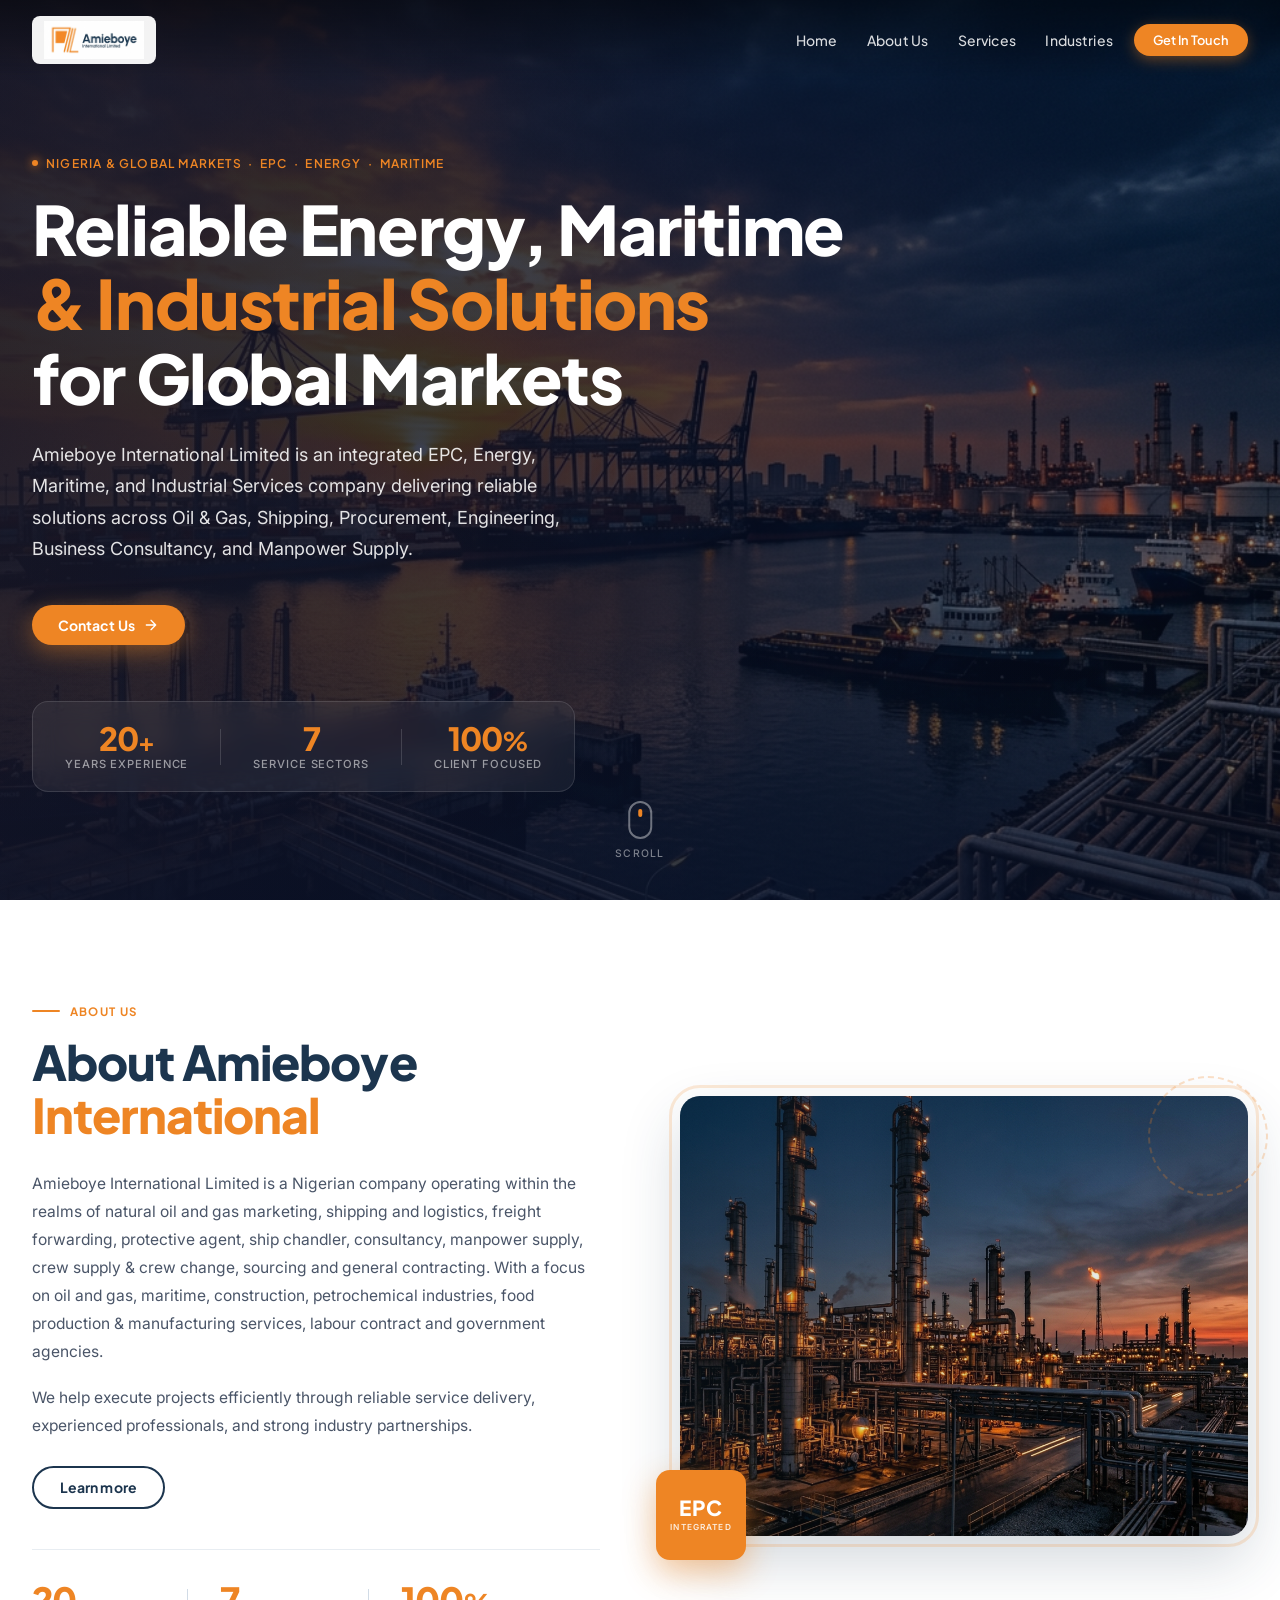
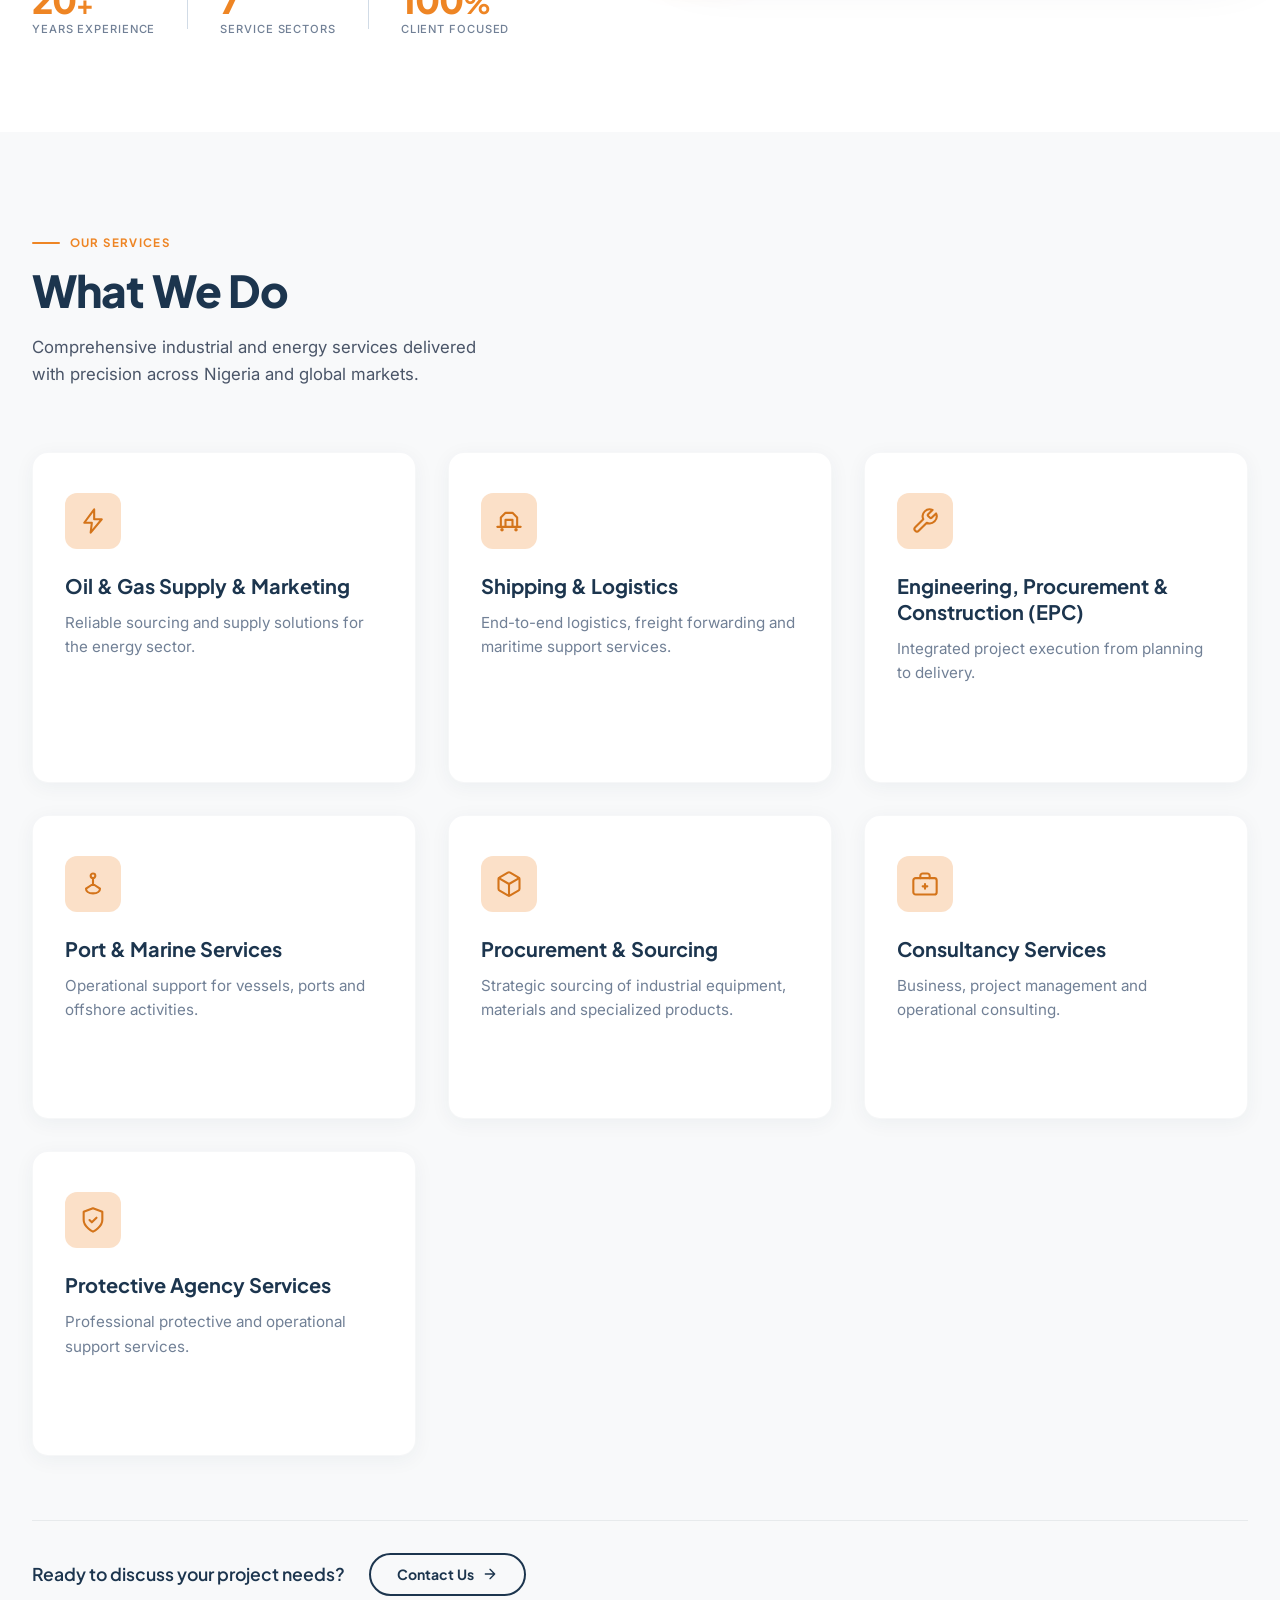
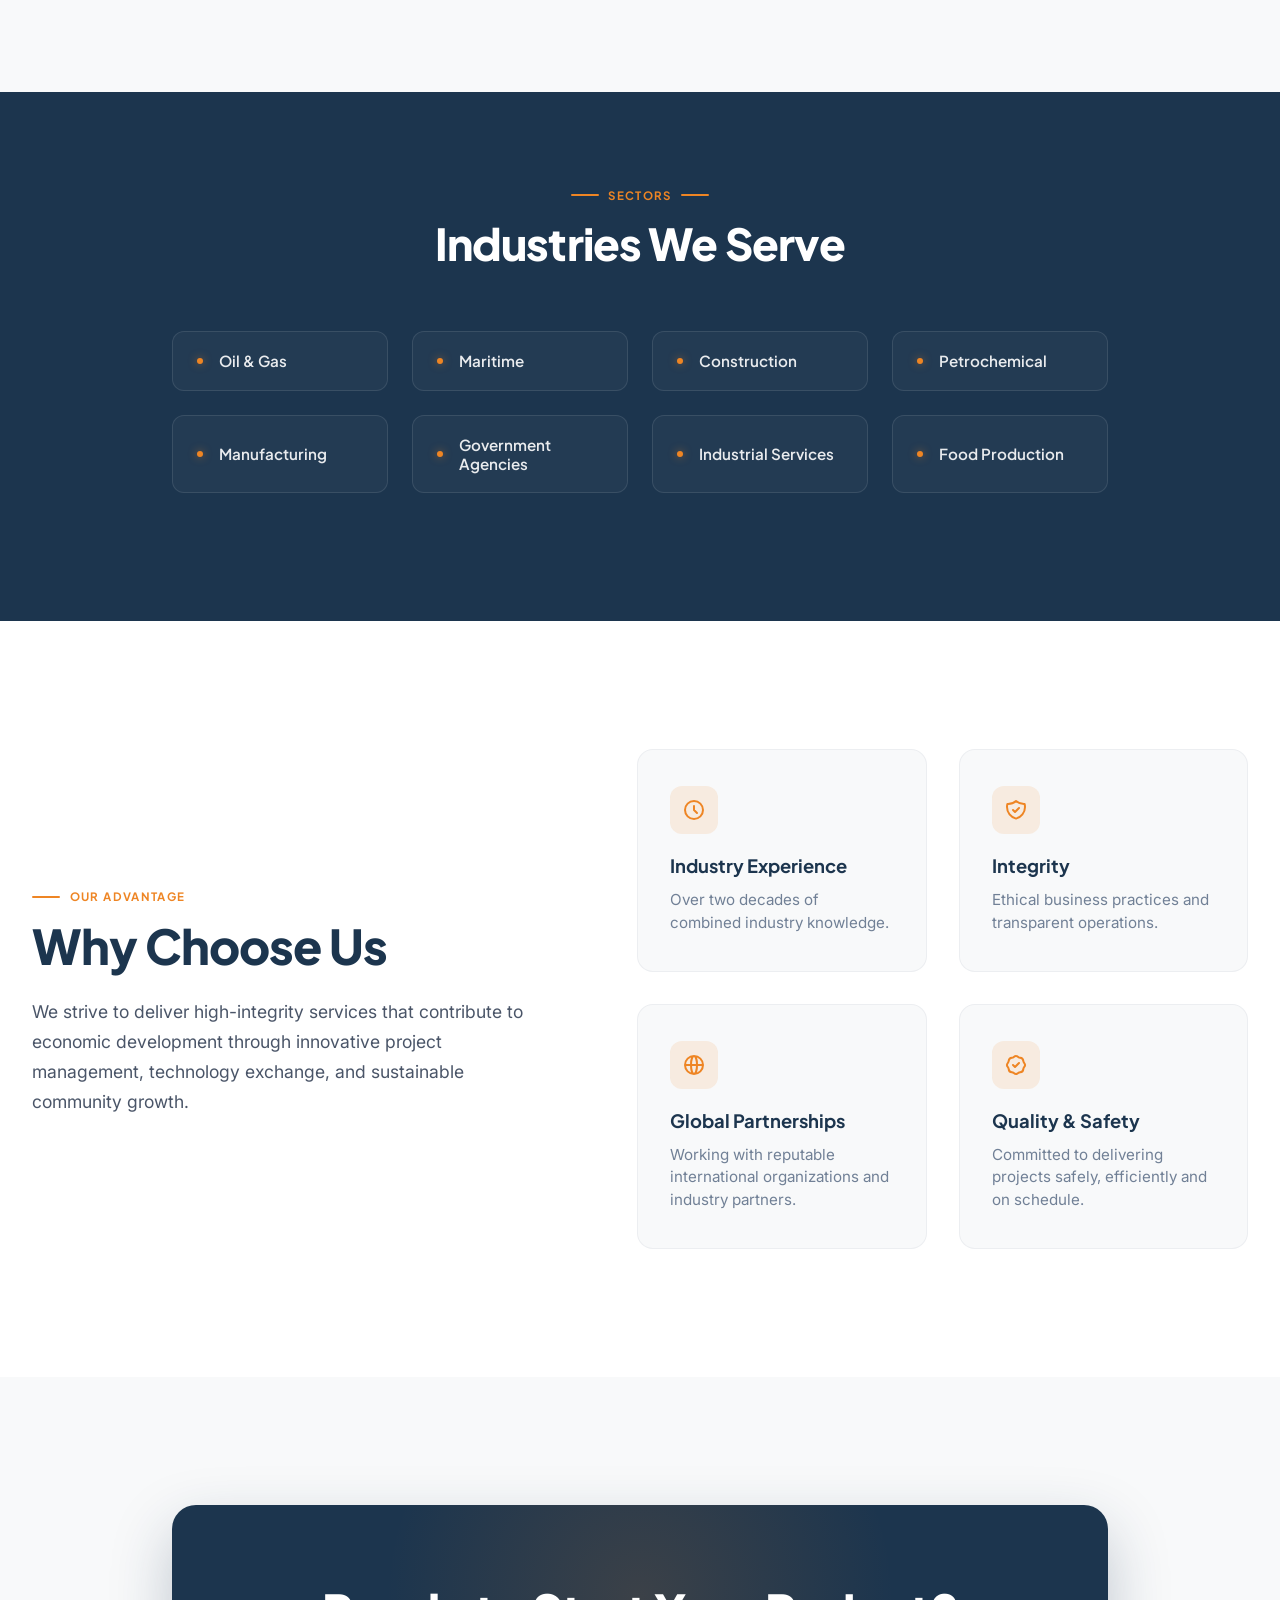
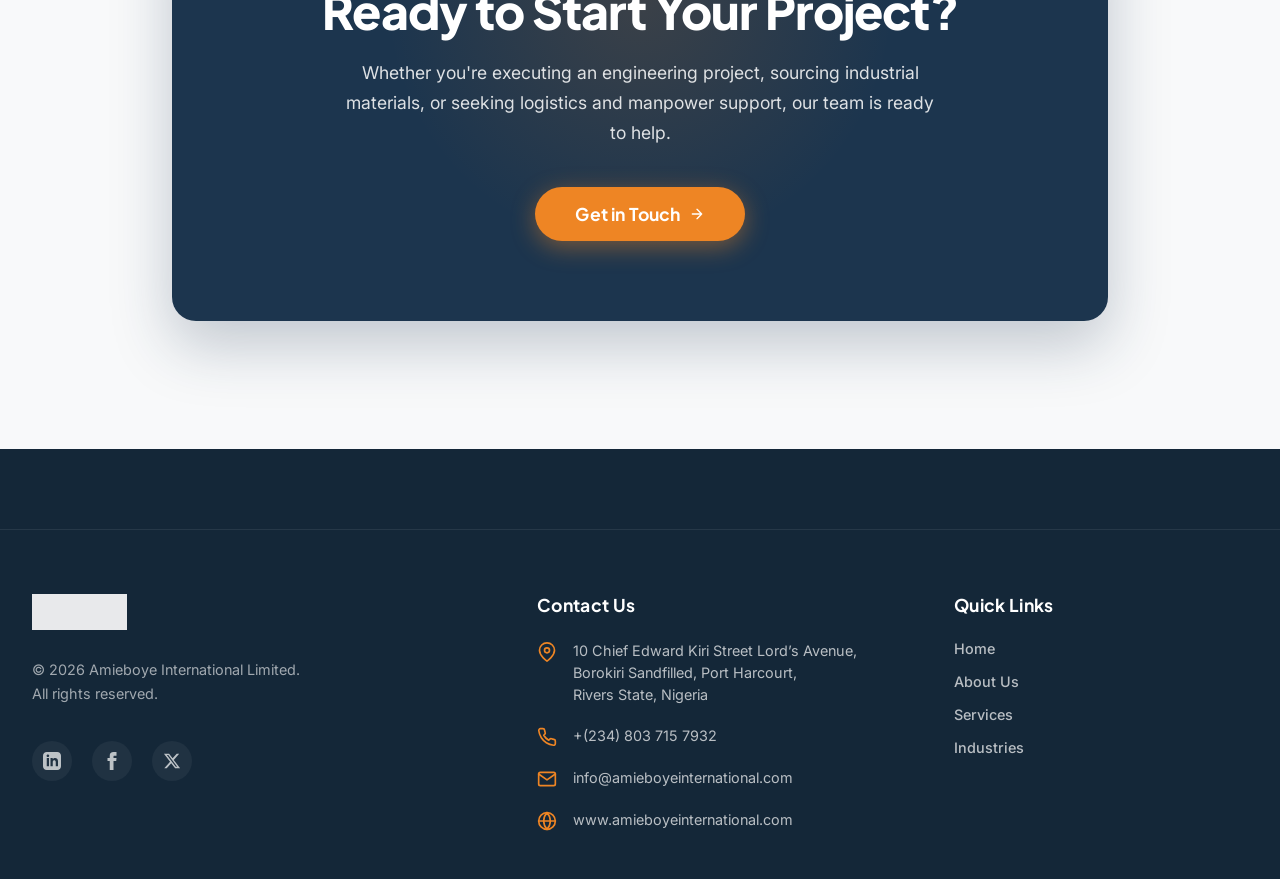
==== index.html @ e34bfa2c "Initial commit for Amieboye International website" ====
<!DOCTYPE html>
<html lang="en">
<head>
  <meta charset="UTF-8" />
  <meta name="viewport" content="width=device-width, initial-scale=1.0" />
  <meta name="description" content="Amieboye International Limited — Integrated EPC, Energy, Maritime, and Industrial Services company delivering reliable solutions across Nigeria and global markets." />
  <title>Amieboye International Limited | Energy, Maritime & Industrial Solutions</title>
  <link rel="preconnect" href="https://fonts.googleapis.com" />
  <link rel="preconnect" href="https://fonts.gstatic.com" crossorigin />
  <link href="https://fonts.googleapis.com/css2?family=Plus+Jakarta+Sans:wght@300;400;500;600;700;800&family=Inter:wght@300;400;500;600&display=swap" rel="stylesheet" />
  <link rel="stylesheet" href="style.css" />
</head>
<body>

  <!-- ═══════════════════════════════════════════════
       NAVIGATION
  ═══════════════════════════════════════════════ -->
  <header class="nav-header" id="nav-header">
    <nav class="nav-container" role="navigation" aria-label="Main navigation">

      <!-- Logo -->
      <a href="#home" class="nav-logo" id="nav-logo" aria-label="Amieboye International Home">
        <img src="Assets/logo.png" alt="Amieboye International Limited Logo" class="logo-img" />
      </a>

      <!-- Right-aligned nav group: links + CTA -->
      <div class="nav-right">
        <ul class="nav-links" id="nav-links" role="menubar">
          <li role="none"><a href="index.html"    class="nav-link active" id="nav-home"       role="menuitem">Home</a></li>
          <li role="none"><a href="about.html"     class="nav-link"        id="nav-about"      role="menuitem">About Us</a></li>
          <li role="none"><a href="#services"      class="nav-link"        id="nav-services"   role="menuitem">Services</a></li>
          <li role="none"><a href="#industries"    class="nav-link"        id="nav-industries" role="menuitem">Industries</a></li>
        </ul>
        <!-- Desktop CTA -->
        <a href="contact.html" class="nav-cta-btn" id="nav-cta-btn">Get In Touch</a>
      </div>

      <!-- Mobile Hamburger -->
      <button class="hamburger" id="hamburger-btn" aria-label="Toggle mobile menu" aria-expanded="false" aria-controls="mobile-menu">
        <span class="bar"></span>
        <span class="bar"></span>
        <span class="bar"></span>
      </button>
    </nav>

    <!-- Mobile Menu -->
    <div class="mobile-menu" id="mobile-menu" role="dialog" aria-label="Mobile navigation" aria-hidden="true">
      <ul class="mobile-nav-links" role="menu">
        <li role="none"><a href="index.html"    class="mobile-nav-link" id="mob-home"       role="menuitem" tabindex="-1">Home</a></li>
        <li role="none"><a href="about.html"     class="mobile-nav-link" id="mob-about"      role="menuitem" tabindex="-1">About Us</a></li>
        <li role="none"><a href="#services"      class="mobile-nav-link" id="mob-services"   role="menuitem" tabindex="-1">Services</a></li>
        <li role="none"><a href="#industries"    class="mobile-nav-link" id="mob-industries" role="menuitem" tabindex="-1">Industries</a></li>
        <li role="none"><a href="contact.html"    class="mobile-cta-btn"  id="mob-cta"        role="menuitem" tabindex="-1">Get In Touch</a></li>
      </ul>
    </div>
  </header>

  <!-- ═══════════════════════════════════════════════
       HERO SECTION
  ═══════════════════════════════════════════════ -->
  <section class="hero" id="home" aria-labelledby="hero-headline">

    <!-- Background layers -->
    <div class="hero-bg" aria-hidden="true">
      <img src="Assets/hero_background.png" alt="" class="hero-bg-img" fetchpriority="high" />
      <div class="hero-overlay"></div>
      <div class="hero-gradient-overlay"></div>
    </div>

    <!-- Animated particle dots -->
    <div class="hero-particles" aria-hidden="true">
      <span class="particle p1"></span>
      <span class="particle p2"></span>
      <span class="particle p3"></span>
      <span class="particle p4"></span>
      <span class="particle p5"></span>
    </div>

    <!-- Content -->
    <div class="hero-content">

      <!-- Eyebrow label -->
      <div class="hero-eyebrow" aria-label="Company sectors">
        <span class="eyebrow-dot"></span>
        Nigeria &amp; Global Markets &nbsp;·&nbsp; EPC &nbsp;·&nbsp; Energy &nbsp;·&nbsp; Maritime
      </div>

      <!-- Headline -->
      <h1 class="hero-headline" id="hero-headline">
        Reliable Energy, Maritime
        <br />
        <span class="headline-accent">&amp; Industrial Solutions</span>
        <br />
        for Global Markets
      </h1>

      <!-- Subheading -->
      <p class="hero-subheading">
          Amieboye International Limited is an integrated EPC, Energy, Maritime, and Industrial Services
          company delivering reliable solutions across Oil &amp; Gas, Shipping, Procurement, Engineering,
          Business Consultancy, and Manpower Supply.
      </p>

      <!-- CTA Buttons -->
      <div class="hero-cta-group">
        <a href="contact.html" class="btn-primary" id="hero-contact-btn">
          <span>Contact Us</span>
          <svg class="btn-icon" viewBox="0 0 24 24" fill="none" aria-hidden="true">
            <path d="M5 12h14M12 5l7 7-7 7" stroke="currentColor" stroke-width="2" stroke-linecap="round" stroke-linejoin="round"/>
          </svg>
        </a>
      </div>

      <!-- Trust Indicators -->
      <div class="hero-trust-bar" aria-label="Company statistics">
        <div class="trust-item" id="trust-experience">
          <span class="trust-number">20<span class="trust-plus">+</span></span>
          <span class="trust-label">Years Experience</span>
        </div>
        <div class="trust-divider" aria-hidden="true"></div>
        <div class="trust-item" id="trust-sectors">
          <span class="trust-number">7</span>
          <span class="trust-label">Service Sectors</span>
        </div>
        <div class="trust-divider" aria-hidden="true"></div>
        <div class="trust-item" id="trust-clients">
          <span class="trust-number">100<span class="trust-plus">%</span></span>
          <span class="trust-label">Client Focused</span>
        </div>
      </div>
    </div>

    <!-- Scroll indicator -->
    <a href="#about" class="scroll-indicator" id="scroll-indicator" aria-label="Scroll to About section">
      <div class="scroll-mouse">
        <div class="scroll-wheel"></div>
      </div>
      <span class="scroll-text">Scroll</span>
    </a>

  </section>

  <!-- Placeholder sections for future development -->
  <!-- ═══════════════════════════════════════════════
       ABOUT SECTION
  ═══════════════════════════════════════════════ -->
  <section class="about" id="about" aria-labelledby="about-heading">
    <div class="about-container">

      <!-- ── Left: Text Content ─────────────────── -->
      <div class="about-text animate-on-scroll anim-fade-left">

        <!-- Eyebrow -->
        <div class="section-eyebrow">
          <span class="eyebrow-line"></span>
          About Us
        </div>

        <!-- Heading -->
        <h2 class="about-heading" id="about-heading">
          About Amieboye<br />
          <span class="about-heading-accent">International</span>
        </h2>

        <!-- Body Paragraphs -->
        <div class="about-body">
          <p>
            Amieboye International Limited is a Nigerian company operating within the realms of natural oil and gas marketing, shipping and logistics, freight forwarding, protective agent, ship chandler, consultancy, manpower supply, crew supply &amp; crew change, sourcing and general contracting. With a focus on oil and gas, maritime, construction, petrochemical industries, food production &amp; manufacturing services, labour contract and government agencies.
          </p>
          <p>
            We help execute projects efficiently through reliable service delivery, experienced professionals, and strong industry partnerships.
          </p>
          <a href="#about" class="btn-outline about-btn" style="align-self: flex-start; margin-top: 0.5rem;">Learn more</a>
        </div>

        <!-- Stats Row -->
        <div class="about-stats" aria-label="Company statistics">
          <div class="about-stat" id="about-stat-years">
            <span class="about-stat-number">20<span class="about-stat-sup">+</span></span>
            <span class="about-stat-label">Years Experience</span>
          </div>
          <div class="about-stat-divider" aria-hidden="true"></div>
          <div class="about-stat" id="about-stat-sectors">
            <span class="about-stat-number">7</span>
            <span class="about-stat-label">Service Sectors</span>
          </div>
          <div class="about-stat-divider" aria-hidden="true"></div>
          <div class="about-stat" id="about-stat-clients">
            <span class="about-stat-number">100<span class="about-stat-sup">%</span></span>
            <span class="about-stat-label">Client Focused</span>
          </div>
        </div>

      </div>

      <!-- ── Right: Image Panel ──────────────────── -->
      <div class="about-image-wrap animate-on-scroll anim-fade-right">

        <!-- Main image -->
        <div class="about-image-frame">
          <img
            src="Assets/about_refinery.png"
            alt="Amieboye International — Oil refinery and industrial facility"
            class="about-img"
            loading="lazy"
          />
          <!-- Blue tint overlay -->
          <div class="about-img-overlay" aria-hidden="true"></div>
        </div>

        <!-- Floating badge -->
        <div class="about-badge" aria-label="EPC Integrated services">
          <span class="about-badge-title">EPC</span>
          <span class="about-badge-sub">INTEGRATED</span>
        </div>

        <!-- Decorative accent ring -->
        <div class="about-deco-ring" aria-hidden="true"></div>

      </div>

    </div>
  </section>
  <!-- ═══════════════════════════════════════════════
       SERVICES SECTION
  ═══════════════════════════════════════════════ -->
  <section class="services" id="services" aria-labelledby="services-heading">
    <div class="services-container">

      <!-- ── Section Header ─────────────────────── -->
      <div class="services-header animate-on-scroll anim-fade-up">
        <div class="services-header-left">
          <div class="section-eyebrow">
            <span class="eyebrow-line"></span>
            Our Services
          </div>
          <h2 class="services-heading" id="services-heading">What We Do</h2>
        </div>
        <p class="services-header-desc">
          Comprehensive industrial and energy services delivered with precision
          across Nigeria and global markets.
        </p>
      </div>

      <!-- ── Services Grid ──────────────────────── -->
      <div class="services-grid">

        <!-- Card 1: Oil & Gas -->
        <article class="service-card animate-on-scroll anim-fade-up" id="service-oil-gas" style="--card-delay:0.05s">
          <div class="service-icon-wrap">
            <svg viewBox="0 0 24 24" fill="none" class="service-icon" aria-hidden="true">
              <path d="M13 2L4.5 13.5H11L10 22L19.5 10.5H13L13 2Z" stroke="currentColor" stroke-width="1.8" stroke-linejoin="round" stroke-linecap="round"/>
            </svg>
          </div>
          <h3 class="service-title">Oil &amp; Gas Supply &amp; Marketing</h3>
          <p class="service-desc">Reliable sourcing and supply solutions for the energy sector.</p>
          <div class="service-card-footer" aria-hidden="true">
            <span class="service-arrow">
              <svg viewBox="0 0 24 24" fill="none"><path d="M5 12h14M12 5l7 7-7 7" stroke="currentColor" stroke-width="2" stroke-linecap="round" stroke-linejoin="round"/></svg>
            </span>
          </div>
        </article>

        <!-- Card 2: Shipping & Logistics -->
        <article class="service-card animate-on-scroll anim-fade-up" id="service-shipping" style="--card-delay:0.12s">
          <div class="service-icon-wrap">
            <svg viewBox="0 0 24 24" fill="none" class="service-icon" aria-hidden="true">
              <path d="M2 17h20M5 17V9l4-4h6l4 4v8" stroke="currentColor" stroke-width="1.8" stroke-linecap="round" stroke-linejoin="round"/>
              <path d="M9 17v-6h6v6" stroke="currentColor" stroke-width="1.8" stroke-linecap="round" stroke-linejoin="round"/>
              <circle cx="6" cy="19.5" r="1.5" fill="currentColor"/>
              <circle cx="18" cy="19.5" r="1.5" fill="currentColor"/>
            </svg>
          </div>
          <h3 class="service-title">Shipping &amp; Logistics</h3>
          <p class="service-desc">End-to-end logistics, freight forwarding and maritime support services.</p>
          <div class="service-card-footer" aria-hidden="true">
            <span class="service-arrow">
              <svg viewBox="0 0 24 24" fill="none"><path d="M5 12h14M12 5l7 7-7 7" stroke="currentColor" stroke-width="2" stroke-linecap="round" stroke-linejoin="round"/></svg>
            </span>
          </div>
        </article>

        <!-- Card 3: EPC -->
        <article class="service-card animate-on-scroll anim-fade-up" id="service-epc" style="--card-delay:0.19s">
          <div class="service-icon-wrap">
            <svg viewBox="0 0 24 24" fill="none" class="service-icon" aria-hidden="true">
              <path d="M14.7 6.3a1 1 0 000 1.4l1.6 1.6a1 1 0 001.4 0l3.77-3.77a6 6 0 01-7.94 7.94l-6.91 6.91a2.12 2.12 0 01-3-3l6.91-6.91a6 6 0 017.94-7.94l-3.76 3.76z" stroke="currentColor" stroke-width="1.8" stroke-linecap="round" stroke-linejoin="round"/>
            </svg>
          </div>
          <h3 class="service-title">Engineering, Procurement &amp; Construction (EPC)</h3>
          <p class="service-desc">Integrated project execution from planning to delivery.</p>
          <div class="service-card-footer" aria-hidden="true">
            <span class="service-arrow">
              <svg viewBox="0 0 24 24" fill="none"><path d="M5 12h14M12 5l7 7-7 7" stroke="currentColor" stroke-width="2" stroke-linecap="round" stroke-linejoin="round"/></svg>
            </span>
          </div>
        </article>

        <!-- Card 4: Port & Marine -->
        <article class="service-card animate-on-scroll anim-fade-up" id="service-port" style="--card-delay:0.26s">
          <div class="service-icon-wrap">
            <svg viewBox="0 0 24 24" fill="none" class="service-icon" aria-hidden="true">
              <circle cx="12" cy="5" r="2" stroke="currentColor" stroke-width="1.8"/>
              <path d="M12 7v5M12 12l-6 4M12 12l6 4M6 16c0 2 2 4 6 4s6-2 6-4" stroke="currentColor" stroke-width="1.8" stroke-linecap="round" stroke-linejoin="round"/>
            </svg>
          </div>
          <h3 class="service-title">Port &amp; Marine Services</h3>
          <p class="service-desc">Operational support for vessels, ports and offshore activities.</p>
          <div class="service-card-footer" aria-hidden="true">
            <span class="service-arrow">
              <svg viewBox="0 0 24 24" fill="none"><path d="M5 12h14M12 5l7 7-7 7" stroke="currentColor" stroke-width="2" stroke-linecap="round" stroke-linejoin="round"/></svg>
            </span>
          </div>
        </article>

        <!-- Card 5: Procurement & Sourcing -->
        <article class="service-card animate-on-scroll anim-fade-up" id="service-procurement" style="--card-delay:0.33s">
          <div class="service-icon-wrap">
            <svg viewBox="0 0 24 24" fill="none" class="service-icon" aria-hidden="true">
              <path d="M21 16V8a2 2 0 00-1-1.73l-7-4a2 2 0 00-2 0l-7 4A2 2 0 003 8v8a2 2 0 001 1.73l7 4a2 2 0 002 0l7-4A2 2 0 0021 16z" stroke="currentColor" stroke-width="1.8" stroke-linejoin="round"/>
              <path d="M3.27 6.96L12 12.01l8.73-5.05M12 22.08V12" stroke="currentColor" stroke-width="1.8" stroke-linecap="round" stroke-linejoin="round"/>
            </svg>
          </div>
          <h3 class="service-title">Procurement &amp; Sourcing</h3>
          <p class="service-desc">Strategic sourcing of industrial equipment, materials and specialized products.</p>
          <div class="service-card-footer" aria-hidden="true">
            <span class="service-arrow">
              <svg viewBox="0 0 24 24" fill="none"><path d="M5 12h14M12 5l7 7-7 7" stroke="currentColor" stroke-width="2" stroke-linecap="round" stroke-linejoin="round"/></svg>
            </span>
          </div>
        </article>

        <!-- Card 6: Consultancy -->
        <article class="service-card animate-on-scroll anim-fade-up" id="service-consultancy" style="--card-delay:0.40s">
          <div class="service-icon-wrap">
            <svg viewBox="0 0 24 24" fill="none" class="service-icon" aria-hidden="true">
              <rect x="2" y="7" width="20" height="14" rx="2" stroke="currentColor" stroke-width="1.8" stroke-linejoin="round"/>
              <path d="M16 7V5a2 2 0 00-2-2h-4a2 2 0 00-2 2v2" stroke="currentColor" stroke-width="1.8" stroke-linecap="round"/>
              <path d="M12 12v4M10 14h4" stroke="currentColor" stroke-width="1.8" stroke-linecap="round"/>
            </svg>
          </div>
          <h3 class="service-title">Consultancy Services</h3>
          <p class="service-desc">Business, project management and operational consulting.</p>
          <div class="service-card-footer" aria-hidden="true">
            <span class="service-arrow">
              <svg viewBox="0 0 24 24" fill="none"><path d="M5 12h14M12 5l7 7-7 7" stroke="currentColor" stroke-width="2" stroke-linecap="round" stroke-linejoin="round"/></svg>
            </span>
          </div>
        </article>

        <!-- Card 7: Protective Agency -->
        <article class="service-card animate-on-scroll anim-fade-up" id="service-protective" style="--card-delay:0.47s">
          <div class="service-icon-wrap">
            <svg viewBox="0 0 24 24" fill="none" class="service-icon" aria-hidden="true">
              <path d="M12 22s8-4 8-10V5l-8-3-8 3v7c0 6 8 10 8 10z" stroke="currentColor" stroke-width="1.8" stroke-linejoin="round" stroke-linecap="round"/>
              <path d="M9 12l2 2 4-4" stroke="currentColor" stroke-width="1.8" stroke-linecap="round" stroke-linejoin="round"/>
            </svg>
          </div>
          <h3 class="service-title">Protective Agency Services</h3>
          <p class="service-desc">Professional protective and operational support services.</p>
          <div class="service-card-footer" aria-hidden="true">
            <span class="service-arrow">
              <svg viewBox="0 0 24 24" fill="none"><path d="M5 12h14M12 5l7 7-7 7" stroke="currentColor" stroke-width="2" stroke-linecap="round" stroke-linejoin="round"/></svg>
            </span>
          </div>
        </article>

      </div><!-- /.services-grid -->

      <!-- ── Bottom CTA ──────────────────────────── -->
      <div class="services-cta animate-on-scroll anim-fade-up">
        <p class="services-cta-text">Ready to discuss your project needs?</p>
        <a href="contact.html" class="btn-outline" id="services-contact-btn">
          <span>Contact Us</span>
          <svg viewBox="0 0 24 24" fill="none" class="btn-icon-sm" aria-hidden="true">
            <path d="M5 12h14M12 5l7 7-7 7" stroke="currentColor" stroke-width="2" stroke-linecap="round" stroke-linejoin="round"/>
          </svg>
        </a>
      </div>

    </div>
  </section>
  <!-- ═══════════════════════════════════════════════
       INDUSTRIES SECTION
  ═══════════════════════════════════════════════ -->
  <section class="industries" id="industries" aria-labelledby="industries-heading">
    <div class="industries-container">
      
      <!-- Section Header -->
      <div class="industries-header animate-on-scroll anim-fade-up">
        <div class="section-eyebrow">
          <span class="eyebrow-line"></span>
          Sectors
          <span class="eyebrow-line"></span>
        </div>
        <h2 class="industries-heading" id="industries-heading">Industries We Serve</h2>
      </div>

      <!-- Grid of Industries -->
      <div class="industries-grid">
        <div class="industry-pill animate-on-scroll anim-fade-up" style="--card-delay: 0.05s;">
          <span class="industry-dot"></span>
          Oil &amp; Gas
        </div>
        <div class="industry-pill animate-on-scroll anim-fade-up" style="--card-delay: 0.1s;">
          <span class="industry-dot"></span>
          Maritime
        </div>
        <div class="industry-pill animate-on-scroll anim-fade-up" style="--card-delay: 0.15s;">
          <span class="industry-dot"></span>
          Construction
        </div>
        <div class="industry-pill animate-on-scroll anim-fade-up" style="--card-delay: 0.2s;">
          <span class="industry-dot"></span>
          Petrochemical
        </div>
        <div class="industry-pill animate-on-scroll anim-fade-up" style="--card-delay: 0.25s;">
          <span class="industry-dot"></span>
          Manufacturing
        </div>
        <div class="industry-pill animate-on-scroll anim-fade-up" style="--card-delay: 0.3s;">
          <span class="industry-dot"></span>
          Government Agencies
        </div>
        <div class="industry-pill animate-on-scroll anim-fade-up" style="--card-delay: 0.35s;">
          <span class="industry-dot"></span>
          Industrial Services
        </div>
        <div class="industry-pill animate-on-scroll anim-fade-up" style="--card-delay: 0.4s;">
          <span class="industry-dot"></span>
          Food Production
        </div>
      </div>
      
    </div>
  </section>

  <!-- ═══════════════════════════════════════════════
       WHY CHOOSE US SECTION
  ═══════════════════════════════════════════════ -->
  <section class="why-choose-us" id="why-choose-us" aria-labelledby="why-heading">
    <div class="why-container">
      
      <!-- Left: Text Content -->
      <div class="why-text-col animate-on-scroll anim-fade-right">
        <div class="section-eyebrow">
          <span class="eyebrow-line"></span>
          Our Advantage
        </div>
        <h2 class="why-heading" id="why-heading">Why Choose Us</h2>
        <p class="why-desc">
          We strive to deliver high-integrity services that contribute to economic development through innovative project management, technology exchange, and sustainable community growth.
        </p>
      </div>

      <!-- Right: Features Grid (2x2) -->
      <div class="why-features-col">
        
        <!-- Feature 1: Industry Experience -->
        <div class="why-feature-card animate-on-scroll anim-fade-left" style="--card-delay: 0.05s;">
          <div class="why-icon">
            <svg viewBox="0 0 24 24" fill="none" aria-hidden="true">
              <path d="M12 8v4l3 3m6-3a9 9 0 11-18 0 9 9 0 0118 0z" stroke="currentColor" stroke-width="2" stroke-linecap="round" stroke-linejoin="round"/>
            </svg>
          </div>
          <h3 class="why-feature-title">Industry Experience</h3>
          <p class="why-feature-desc">Over two decades of combined industry knowledge.</p>
        </div>

        <!-- Feature 2: Integrity -->
        <div class="why-feature-card animate-on-scroll anim-fade-left" style="--card-delay: 0.15s;">
          <div class="why-icon">
            <svg viewBox="0 0 24 24" fill="none" aria-hidden="true">
              <path d="M9 12l2 2 4-4m5.618-4.016A11.955 11.955 0 0112 2.944a11.955 11.955 0 01-8.618 3.04A12.02 12.02 0 003 9c0 5.591 3.824 10.29 9 11.622 5.176-1.332 9-6.03 9-11.622 0-1.042-.133-2.052-.382-3.016z" stroke="currentColor" stroke-width="2" stroke-linecap="round" stroke-linejoin="round"/>
            </svg>
          </div>
          <h3 class="why-feature-title">Integrity</h3>
          <p class="why-feature-desc">Ethical business practices and transparent operations.</p>
        </div>

        <!-- Feature 3: Global Partnerships -->
        <div class="why-feature-card animate-on-scroll anim-fade-left" style="--card-delay: 0.25s;">
          <div class="why-icon">
            <svg viewBox="0 0 24 24" fill="none" aria-hidden="true">
              <path d="M21 12a9 9 0 01-9 9m9-9a9 9 0 00-9-9m9 9H3m9 9a9 9 0 01-9-9m9 9c1.657 0 3-4.03 3-9s-1.343-9-3-9m0 18c-1.657 0-3-4.03-3-9s1.343-9 3-9m-9 9a9 9 0 019-9" stroke="currentColor" stroke-width="2" stroke-linecap="round" stroke-linejoin="round"/>
            </svg>
          </div>
          <h3 class="why-feature-title">Global Partnerships</h3>
          <p class="why-feature-desc">Working with reputable international organizations and industry partners.</p>
        </div>

        <!-- Feature 4: Quality & Safety -->
        <div class="why-feature-card animate-on-scroll anim-fade-left" style="--card-delay: 0.35s;">
          <div class="why-icon">
            <svg viewBox="0 0 24 24" fill="none" aria-hidden="true">
              <path d="M9 12l2 2 4-4M7.835 4.697a3.42 3.42 0 001.946-.806 3.42 3.42 0 014.438 0 3.42 3.42 0 001.946.806 3.42 3.42 0 013.138 3.138 3.42 3.42 0 00.806 1.946 3.42 3.42 0 010 4.438 3.42 3.42 0 00-.806 1.946 3.42 3.42 0 01-3.138 3.138 3.42 3.42 0 00-1.946.806 3.42 3.42 0 01-4.438 0 3.42 3.42 0 00-1.946-.806 3.42 3.42 0 01-3.138-3.138 3.42 3.42 0 00-.806-1.946 3.42 3.42 0 010-4.438 3.42 3.42 0 00.806-1.946 3.42 3.42 0 013.138-3.138z" stroke="currentColor" stroke-width="2" stroke-linecap="round" stroke-linejoin="round"/>
            </svg>
          </div>
          <h3 class="why-feature-title">Quality &amp; Safety</h3>
          <p class="why-feature-desc">Committed to delivering projects safely, efficiently and on schedule.</p>
        </div>

      </div>

    </div>
  </section>

  <!-- ═══════════════════════════════════════════════
       CONTACT SECTION
  ═══════════════════════════════════════════════ -->
  <section class="contact" id="contact" aria-labelledby="contact-heading">
    <div class="contact-container animate-on-scroll anim-fade-up">
      <div class="contact-box">
        
        <!-- Background accent elements -->
        <div class="contact-glow" aria-hidden="true"></div>
        
        <h2 class="contact-heading" id="contact-heading">Ready to Start Your Project?</h2>
        <p class="contact-desc">
          Whether you're executing an engineering project, sourcing industrial materials, 
          or seeking logistics and manpower support, our team is ready to help.
        </p>
        <a href="contact.html" class="btn-primary contact-btn">
          Get in Touch
          <svg viewBox="0 0 24 24" fill="none" class="btn-icon" aria-hidden="true">
            <path d="M5 12h14M12 5l7 7-7 7" stroke="currentColor" stroke-width="2" stroke-linecap="round" stroke-linejoin="round"/>
          </svg>
        </a>
      </div>
    </div>
  </section>

  <!-- ═══════════════════════════════════════════════
       FOOTER
  ═══════════════════════════════════════════════ -->
  <footer class="footer">
    <div class="footer-container">
      
      <!-- Column 1: Brand -->
      <div class="footer-col brand-col">
        <img src="Assets/logo.png" alt="Amieboye International Logo" class="footer-logo">
        <p class="footer-copyright">&copy; 2026 Amieboye International Limited.<br>All rights reserved.</p>
        <div class="footer-socials">
          <a href="#" aria-label="LinkedIn"><svg viewBox="0 0 24 24" fill="currentColor"><path d="M19 0h-14c-2.761 0-5 2.239-5 5v14c0 2.761 2.239 5 5 5h14c2.762 0 5-2.239 5-5v-14c0-2.761-2.238-5-5-5zm-11 19h-3v-11h3v11zm-1.5-12.268c-.966 0-1.75-.79-1.75-1.764s.784-1.764 1.75-1.764 1.75.79 1.75 1.764-.783 1.764-1.75 1.764zm13.5 12.268h-3v-5.604c0-3.368-4-3.113-4 0v5.604h-3v-11h3v1.765c1.396-2.586 7-2.777 7 2.476v6.759z"/></svg></a>
          <a href="#" aria-label="Facebook"><svg viewBox="0 0 24 24" fill="currentColor"><path d="M9 8h-3v4h3v12h5v-12h3.642l.358-4h-4v-1.667c0-.955.192-1.333 1.115-1.333h2.885v-5h-3.808c-3.596 0-5.192 1.583-5.192 4.615v3.385z"/></svg></a>
          <a href="#" aria-label="X (Twitter)"><svg viewBox="0 0 24 24" fill="currentColor"><path d="M18.244 2.25h3.308l-7.227 8.26 8.502 11.24H16.17l-5.214-6.817L4.99 21.75H1.68l7.73-8.835L1.254 2.25H8.08l4.713 6.231zm-1.161 17.52h1.833L7.084 4.126H5.117z"/></svg></a>
        </div>
      </div>

      <!-- Column 2: Contact Info -->
      <div class="footer-col contact-col">
        <h4 class="footer-heading">Contact Us</h4>
        <ul class="footer-contact-list">
          <li>
            <svg viewBox="0 0 24 24" fill="none" stroke="currentColor" stroke-width="2" stroke-linecap="round" stroke-linejoin="round"><path d="M21 10c0 7-9 13-9 13s-9-6-9-13a9 9 0 0118 0z"/><circle cx="12" cy="10" r="3"/></svg>
            <span>10 Chief Edward Kiri Street Lord’s Avenue,<br>Borokiri Sandfilled, Port Harcourt,<br>Rivers State, Nigeria</span>
          </li>
          <li>
            <svg viewBox="0 0 24 24" fill="none" stroke="currentColor" stroke-width="2" stroke-linecap="round" stroke-linejoin="round"><path d="M22 16.92v3a2 2 0 01-2.18 2 19.79 19.79 0 01-8.63-3.07 19.5 19.5 0 01-6-6 19.79 19.79 0 01-3.07-8.67A2 2 0 014.11 2h3a2 2 0 012 1.72 12.84 12.84 0 00.7 2.81 2 2 0 01-.45 2.11L8.09 9.91a16 16 0 006 6l1.27-1.27a2 2 0 012.11-.45 12.84 12.84 0 002.81.7A2 2 0 0122 16.92z"/></svg>
            <a href="tel:+2348037157932">+(234) 803 715 7932</a>
          </li>
          <li>
            <svg viewBox="0 0 24 24" fill="none" stroke="currentColor" stroke-width="2" stroke-linecap="round" stroke-linejoin="round"><path d="M4 4h16c1.1 0 2 .9 2 2v12c0 1.1-.9 2-2 2H4c-1.1 0-2-.9-2-2V6c0-1.1.9-2 2-2z"/><path d="M22 6l-10 7L2 6"/></svg>
            <a href="mailto:info@amieboyeinternational.com">info@amieboyeinternational.com</a>
          </li>
          <li>
            <svg viewBox="0 0 24 24" fill="none" stroke="currentColor" stroke-width="2" stroke-linecap="round" stroke-linejoin="round"><circle cx="12" cy="12" r="10"/><path d="M2 12h20M12 2a15.3 15.3 0 014 10 15.3 15.3 0 01-4 10 15.3 15.3 0 01-4-10 15.3 15.3 0 014-10z"/></svg>
            <a href="https://www.amieboyeinternational.com" target="_blank" rel="noopener">www.amieboyeinternational.com</a>
          </li>
        </ul>
      </div>

      <!-- Column 3: Quick Links -->
      <div class="footer-col links-col">
        <h4 class="footer-heading">Quick Links</h4>
        <div class="footer-links">
          <a href="#home">Home</a>
          <a href="#about">About Us</a>
          <a href="#services">Services</a>
          <a href="#industries">Industries</a>
        </div>
      </div>
      
    </div>
  </footer>

  <script src="script.js"></script>
</body>
</html>
---- style.css ----
/* ═══════════════════════════════════════════════════════════════
   AMIEBOYE INTERNATIONAL — HOMEPAGE STYLES
   Design Tokens | Navigation | Hero Section
═══════════════════════════════════════════════════════════════ */

/* ─── DESIGN TOKENS ─────────────────────────────────────────── */
:root {
  /* Brand Colors — exact logo palette */
  --color-primary:       #EE8524;   /* Logo orange */
  --color-primary-light: #F59B4A;
  --color-primary-dark:  #D4741A;
  --color-primary-glow:  rgba(238, 133, 36, 0.25);

  --color-navy:          #1C354E;   /* Logo navy */
  --color-navy-mid:      #24456A;
  --color-navy-light:    #2E567F;

  /* Neutrals */
  --color-white:         #FFFFFF;
  --color-off-white:     #F8F9FA;
  --color-text-light:    rgba(255,255,255,0.88);
  --color-text-muted:    rgba(255,255,255,0.55);

  /* Typography */
  --font-primary:  'Plus Jakarta Sans', sans-serif;
  --font-body:     'Inter', sans-serif;

  /* Spacing */
  --nav-height:    80px;
  --nav-height-sm: 68px;

  /* Transitions */
  --ease-smooth: cubic-bezier(0.4, 0, 0.2, 1);
  --ease-bounce: cubic-bezier(0.34, 1.56, 0.64, 1);

  /* Shadows */
  --shadow-glow-orange: 0 0 40px rgba(238,133,36,0.35);
  --shadow-card:        0 8px 32px rgba(0,0,0,0.18);
}

/* ─── RESET & BASE ───────────────────────────────────────────── */
*, *::before, *::after {
  box-sizing: border-box;
  margin: 0;
  padding: 0;
}

html {
  scroll-behavior: smooth;
  font-size: 16px;
}

body {
  font-family: var(--font-body);
  background: var(--color-off-white);
  color: var(--color-navy);
  overflow-x: hidden;
  -webkit-font-smoothing: antialiased;
}

img {
  max-width: 100%;
  display: block;
}

a {
  text-decoration: none;
  color: inherit;
}

ul {
  list-style: none;
}


/* ═══════════════════════════════════════════════════════════════
   NAVIGATION
═══════════════════════════════════════════════════════════════ */

.nav-header {
  position: fixed;
  top: 0;
  left: 0;
  right: 0;
  z-index: 1000;
  height: var(--nav-height);
  transition: background 0.35s var(--ease-smooth),
              box-shadow  0.35s var(--ease-smooth),
              height      0.35s var(--ease-smooth);
}

/* Transparent state (at top of page — over dark hero) */
.nav-header.nav-transparent {
  background: linear-gradient(to bottom, rgba(0,0,0,0.45) 0%, transparent 100%);
}

/* Scrolled — clean white background */
.nav-header.nav-scrolled {
  background: rgba(255, 255, 255, 0.97);
  backdrop-filter: blur(20px);
  -webkit-backdrop-filter: blur(20px);
  box-shadow: 0 2px 24px rgba(28, 53, 78, 0.1);
  height: var(--nav-height-sm);
}

.nav-container {
  max-width: 1280px;
  width: 100%;
  margin: 0 auto;
  height: 100%;
  padding: 0 2rem;
  display: flex;
  align-items: center;
  justify-content: space-between;
  gap: 1.5rem;
}

/* Right group: nav links + CTA pushed to the right */
.nav-right {
  display: flex;
  align-items: center;
  gap: 0.5rem;
  margin-left: auto;
}

/* Logo */
.nav-logo {
  flex-shrink: 0;
  display: flex;
  align-items: center;
  /* White pill behind logo — makes logo readable on any nav background */
  background: rgba(255, 255, 255, 0.95);
  padding: 5px 12px;
  border-radius: 8px;
  transition: transform 0.3s var(--ease-smooth),
              box-shadow 0.3s var(--ease-smooth);
}

.logo-img {
  height: 38px;
  width: auto;
  object-fit: contain;
  display: block;
  /* No filter — show original logo colors (orange + navy) */
  filter: none;
}

/* Scrolled nav — white bg already, logo pill blends seamlessly */
.nav-scrolled .nav-logo {
  background: transparent;
  padding: 0;
}

.nav-logo:hover {
  transform: scale(1.03);
}

/* Nav Links */
.nav-links {
  display: flex;
  align-items: center;
  gap: 0.25rem;
}

/* Transparent nav — white links over dark hero */
.nav-transparent .nav-link {
  color: rgba(255,255,255,0.85);
}

/* Scrolled nav — navy links on white background */
.nav-scrolled .nav-link {
  color: var(--color-navy);
}

.nav-link {
  font-family: var(--font-primary);
  font-size: 0.875rem;
  font-weight: 500;
  padding: 0.5rem 0.8rem;
  border-radius: 8px;
  position: relative;
  transition: color 0.25s var(--ease-smooth);
  letter-spacing: 0.01em;
}

.nav-link::after {
  content: '';
  position: absolute;
  bottom: 4px;
  left: 50%;
  transform: translateX(-50%) scaleX(0);
  width: 18px;
  height: 2px;
  background: var(--color-primary);
  border-radius: 2px;
  transition: transform 0.28s var(--ease-bounce);
}

.nav-transparent .nav-link:hover,
.nav-transparent .nav-link.active {
  color: var(--color-white);
}

.nav-scrolled .nav-link:hover,
.nav-scrolled .nav-link.active {
  color: var(--color-primary);
}

.nav-link:hover::after,
.nav-link.active::after {
  transform: translateX(-50%) scaleX(1);
}

/* Nav CTA Button */
.nav-cta-btn {
  font-family: var(--font-primary);
  font-size: 0.8rem;
  font-weight: 600;
  color: var(--color-white);
  background: var(--color-primary);
  padding: 0.5rem 1.2rem;
  border-radius: 50px;
  white-space: nowrap;
  flex-shrink: 0;
  transition: background 0.25s, transform 0.2s var(--ease-bounce), box-shadow 0.25s;
  box-shadow: 0 4px 14px rgba(238,133,36,0.4);
}

.nav-cta-btn:hover {
  background: var(--color-primary-dark);
  transform: translateY(-2px);
  box-shadow: 0 8px 22px rgba(238,133,36,0.5);
}

/* Hamburger */
.hamburger {
  display: none;
  flex-direction: column;
  gap: 5px;
  cursor: pointer;
  background: none;
  border: none;
  padding: 6px;
  border-radius: 6px;
  transition: background 0.2s;
  flex-shrink: 0;
}

.nav-transparent .hamburger:hover {
  background: rgba(255,255,255,0.1);
}

.nav-scrolled .hamburger:hover {
  background: rgba(28,53,78,0.08);
}

/* Hamburger bar color adapts to nav state */
.nav-transparent .bar {
  background: var(--color-white);
}

.nav-scrolled .bar {
  background: var(--color-navy);
}

.bar {
  display: block;
  width: 24px;
  height: 2px;
  border-radius: 2px;
  transition: transform 0.35s var(--ease-smooth), opacity 0.25s, background 0.3s;
}

/* Hamburger → X animation */
.hamburger.open .bar:nth-child(1) {
  transform: translateY(7px) rotate(45deg);
}

.hamburger.open .bar:nth-child(2) {
  opacity: 0;
  transform: scaleX(0);
}

.hamburger.open .bar:nth-child(3) {
  transform: translateY(-7px) rotate(-45deg);
}

/* Mobile Menu */
.mobile-menu {
  display: none;
  position: absolute;
  top: 100%;
  left: 0;
  right: 0;
  background: rgba(10, 21, 50, 0.98);
  backdrop-filter: blur(24px);
  -webkit-backdrop-filter: blur(24px);
  border-top: 1px solid rgba(255,255,255,0.08);
  padding: 1.25rem 2rem 2rem;
  transform: translateY(-10px);
  opacity: 0;
  pointer-events: none;
  transition: transform 0.35s var(--ease-smooth), opacity 0.3s;
}

.mobile-menu.open {
  transform: translateY(0);
  opacity: 1;
  pointer-events: all;
}

.mobile-nav-links {
  display: flex;
  flex-direction: column;
  gap: 0.25rem;
}

.mobile-nav-link {
  font-family: var(--font-primary);
  font-size: 1rem;
  font-weight: 500;
  color: rgba(255,255,255,0.8);
  padding: 0.85rem 1rem;
  border-radius: 10px;
  display: block;
  transition: background 0.2s, color 0.2s;
}

.mobile-nav-link:hover {
  background: rgba(249,115,22,0.12);
  color: var(--color-white);
}

.mobile-cta-btn {
  display: block;
  margin-top: 1rem;
  font-family: var(--font-primary);
  font-size: 1rem;
  font-weight: 600;
  color: var(--color-white);
  background: var(--color-primary);
  text-align: center;
  padding: 0.9rem;
  border-radius: 50px;
  transition: background 0.25s, transform 0.2s;
  box-shadow: 0 4px 20px rgba(249,115,22,0.4);
}

.mobile-cta-btn:hover {
  background: var(--color-primary-dark);
  transform: translateY(-1px);
}


/* ═══════════════════════════════════════════════════════════════
   HERO SECTION
═══════════════════════════════════════════════════════════════ */

.hero {
  position: relative;
  min-height: 100svh;
  min-height: 100vh;
  display: flex;
  align-items: center;
  overflow: hidden;
  padding-top: var(--nav-height);
}

/* ─── Background Layers ─────────────────────────────────────── */
.hero-bg {
  position: absolute;
  inset: 0;
  z-index: 0;
}

.hero-bg-img {
  width: 100%;
  height: 100%;
  object-fit: cover;
  object-position: center 40%;
  transform: scale(1.04);
  animation: heroZoom 18s ease-in-out infinite alternate;
}

@keyframes heroZoom {
  from { transform: scale(1.04); }
  to   { transform: scale(1.12); }
}

/* Gradient overlay — dark navy to transparent */
.hero-overlay {
  position: absolute;
  inset: 0;
  background: linear-gradient(
    105deg,
    rgba(7, 16, 40, 0.92) 0%,
    rgba(7, 16, 40, 0.78) 45%,
    rgba(7, 16, 40, 0.40) 100%
  );
}

/* Extra bottom gradient for smooth section transition */
.hero-gradient-overlay {
  position: absolute;
  inset: 0;
  background:
    linear-gradient(to top, rgba(7,16,40,0.5) 0%, transparent 30%),
    linear-gradient(to right, rgba(249,115,22,0.06) 0%, transparent 60%);
}

/* ─── Particles ─────────────────────────────────────────────── */
.hero-particles {
  position: absolute;
  inset: 0;
  z-index: 1;
  pointer-events: none;
}

.particle {
  position: absolute;
  border-radius: 50%;
  background: var(--color-primary);
  opacity: 0;
  animation: particleDrift linear infinite;
}

.p1 { width: 5px;  height: 5px;  top: 20%;  left: 15%;  animation-duration: 12s; animation-delay: 0s; }
.p2 { width: 3px;  height: 3px;  top: 60%;  left: 75%;  animation-duration: 16s; animation-delay: 2s; }
.p3 { width: 6px;  height: 6px;  top: 35%;  left: 55%;  animation-duration: 10s; animation-delay: 4s; }
.p4 { width: 4px;  height: 4px;  top: 75%;  left: 30%;  animation-duration: 14s; animation-delay: 1s; }
.p5 { width: 3px;  height: 3px;  top: 50%;  left: 85%;  animation-duration: 18s; animation-delay: 3s; }

@keyframes particleDrift {
  0%   { transform: translateY(0)   scale(0); opacity: 0; }
  10%  { opacity: 0.6; }
  80%  { opacity: 0.3; }
  100% { transform: translateY(-120px) scale(1.4); opacity: 0; }
}

/* ─── Hero Content ──────────────────────────────────────────── */
.hero-content {
  position: relative;
  z-index: 2;
  max-width: 1280px;
  width: 100%;
  margin: 0 auto;
  padding: 4rem 2rem 6rem;
  display: flex;
  flex-direction: column;
  align-items: flex-start;
  gap: 0; /* gaps controlled individually */
}

/* Eyebrow */
.hero-eyebrow {
  display: inline-flex;
  align-items: center;
  gap: 0.5rem;
  font-family: var(--font-primary);
  font-size: 0.75rem;
  font-weight: 600;
  letter-spacing: 0.1em;
  text-transform: uppercase;
  color: var(--color-primary);
  margin-bottom: 1.25rem;
  opacity: 0;
  animation: fadeSlideUp 0.7s var(--ease-smooth) 0.2s forwards;
}

.eyebrow-dot {
  width: 6px;
  height: 6px;
  border-radius: 50%;
  background: var(--color-primary);
  flex-shrink: 0;
  box-shadow: 0 0 8px var(--color-primary);
  animation: pulseDot 2s ease-in-out infinite;
}

@keyframes pulseDot {
  0%, 100% { box-shadow: 0 0 6px var(--color-primary); }
  50%       { box-shadow: 0 0 14px var(--color-primary), 0 0 30px rgba(249,115,22,0.3); }
}

/* Headline */
.hero-headline {
  font-family: var(--font-primary);
  font-size: clamp(2.4rem, 5.5vw, 4.25rem);
  font-weight: 800;
  line-height: 1.1;
  color: var(--color-white);
  letter-spacing: -0.02em;
  margin-bottom: 1.5rem;
  max-width: 820px;
  opacity: 0;
  animation: fadeSlideUp 0.7s var(--ease-smooth) 0.4s forwards;
}

.headline-accent {
  color: var(--color-primary);
  position: relative;
}

/* Subheading */
.hero-subheading {
  font-family: var(--font-body);
  font-size: clamp(0.95rem, 1.6vw, 1.125rem);
  font-weight: 400;
  line-height: 1.75;
  color: var(--color-text-light);
  max-width: 580px;
  margin-bottom: 2.5rem;
  opacity: 0;
  animation: fadeSlideUp 0.7s var(--ease-smooth) 0.6s forwards;
}

/* CTA Group */
.hero-cta-group {
  display: flex;
  flex-wrap: wrap;
  align-items: center;
  gap: 1rem;
  margin-bottom: 3.5rem;
  opacity: 0;
  animation: fadeSlideUp 0.7s var(--ease-smooth) 0.8s forwards;
}

/* Primary Button — Contact Us */
.btn-primary {
  display: inline-flex;
  align-items: center;
  gap: 0.5rem;
  font-family: var(--font-primary);
  font-size: 0.875rem;
  font-weight: 700;
  color: var(--color-white);
  background: var(--color-primary);
  padding: 0.7rem 1.6rem;
  border-radius: 50px;
  letter-spacing: 0.01em;
  box-shadow: 0 6px 24px rgba(238,133,36,0.45);
  transition: background 0.25s, transform 0.25s var(--ease-bounce), box-shadow 0.25s;
  position: relative;
  overflow: hidden;
}

.btn-primary::before {
  content: '';
  position: absolute;
  inset: 0;
  background: linear-gradient(135deg, rgba(255,255,255,0.15), transparent);
  opacity: 0;
  transition: opacity 0.25s;
}

.btn-primary:hover::before { opacity: 1; }
.btn-primary:hover {
  background: var(--color-primary-dark);
  transform: translateY(-3px);
  box-shadow: 0 12px 36px rgba(238,133,36,0.55);
}

.btn-icon {
  width: 16px;
  height: 16px;
  transition: transform 0.25s var(--ease-bounce);
  flex-shrink: 0;
}

.btn-primary:hover .btn-icon {
  transform: translateX(4px);
}

/* ─── Trust Bar ─────────────────────────────────────────────── */
.hero-trust-bar {
  display: flex;
  align-items: center;
  gap: 2rem;
  padding: 1.25rem 2rem;
  background: rgba(255,255,255,0.06);
  border: 1px solid rgba(255,255,255,0.12);
  border-radius: 16px;
  backdrop-filter: blur(12px);
  -webkit-backdrop-filter: blur(12px);
  opacity: 0;
  animation: fadeSlideUp 0.7s var(--ease-smooth) 1.0s forwards;
}

.trust-item {
  display: flex;
  flex-direction: column;
  align-items: center;
  text-align: center;
  gap: 0.2rem;
}

.trust-number {
  font-family: var(--font-primary);
  font-size: clamp(1.5rem, 3vw, 2rem);
  font-weight: 800;
  color: var(--color-primary);
  line-height: 1;
  letter-spacing: -0.03em;
}

.trust-plus {
  font-size: 0.8em;
  font-weight: 700;
}

.trust-label {
  font-family: var(--font-body);
  font-size: 0.7rem;
  font-weight: 500;
  color: var(--color-text-muted);
  text-transform: uppercase;
  letter-spacing: 0.08em;
  white-space: nowrap;
}

.trust-divider {
  width: 1px;
  height: 36px;
  background: rgba(255,255,255,0.15);
  flex-shrink: 0;
}

/* ─── Scroll Indicator ──────────────────────────────────────── */
.scroll-indicator {
  position: absolute;
  bottom: 2.5rem;
  left: 50%;
  transform: translateX(-50%);
  z-index: 2;
  display: flex;
  flex-direction: column;
  align-items: center;
  gap: 0.5rem;
  opacity: 0;
  animation: fadeIn 0.7s var(--ease-smooth) 1.5s forwards;
  transition: opacity 0.3s;
}

.scroll-indicator:hover {
  opacity: 0.8;
}

.scroll-mouse {
  width: 24px;
  height: 38px;
  border: 2px solid rgba(255,255,255,0.4);
  border-radius: 12px;
  display: flex;
  justify-content: center;
  padding-top: 6px;
}

.scroll-wheel {
  width: 4px;
  height: 8px;
  background: var(--color-primary);
  border-radius: 2px;
  animation: scrollWheel 1.8s ease-in-out infinite;
}

@keyframes scrollWheel {
  0%   { transform: translateY(0);   opacity: 1; }
  80%  { transform: translateY(10px); opacity: 0; }
  100% { transform: translateY(0);   opacity: 0; }
}

.scroll-text {
  font-family: var(--font-body);
  font-size: 0.65rem;
  font-weight: 500;
  letter-spacing: 0.12em;
  text-transform: uppercase;
  color: rgba(255,255,255,0.45);
}

/* ─── Shared Animations ─────────────────────────────────────── */
@keyframes fadeSlideUp {
  from { opacity: 0; transform: translateY(28px); }
  to   { opacity: 1; transform: translateY(0); }
}

@keyframes fadeIn {
  from { opacity: 0; }
  to   { opacity: 1; }
}


/* ═══════════════════════════════════════════════════════════════
   RESPONSIVE — TABLET (≤ 1024px)
═══════════════════════════════════════════════════════════════ */
@media (max-width: 1024px) {
  .nav-right {
    display: none;
  }

  .hamburger {
    display: flex;
  }

  .mobile-menu {
    display: block;
  }
}


/* ═══════════════════════════════════════════════════════════════
   RESPONSIVE — MOBILE (≤ 640px)
═══════════════════════════════════════════════════════════════ */
@media (max-width: 640px) {
  :root {
    --nav-height:    64px;
    --nav-height-sm: 56px;
  }

  .nav-container {
    padding: 0 1.25rem;
  }

  .logo-img {
    height: 34px;
  }

  .hero-content {
    padding: 3rem 1.25rem 5rem;
  }

  .hero-eyebrow {
    font-size: 0.68rem;
  }

  .hero-subheading {
    max-width: 100%;
  }

  .hero-cta-group {
    flex-direction: column;
    width: 100%;
  }

  .btn-primary {
    width: 100%;
    justify-content: center;
    font-size: 0.9rem;
    padding: 0.75rem 1.6rem;
  }

  .hero-trust-bar {
    gap: 1.25rem;
    padding: 1rem 1.25rem;
    width: 100%;
    justify-content: space-around;
  }

  .trust-label {
    font-size: 0.6rem;
  }

  .scroll-indicator {
    bottom: 1.5rem;
  }
}

/* ═══════════════════════════════════════════════════════════════
   RESPONSIVE — VERY SMALL (≤ 380px)
═══════════════════════════════════════════════════════════════ */
@media (max-width: 380px) {
  .hero-trust-bar {
    gap: 0.75rem;
    padding: 0.85rem 1rem;
  }

  .trust-divider {
    height: 28px;
  }
}


/* ═══════════════════════════════════════════════════════════════
   GLOBAL SCROLL-ANIMATION UTILITIES
   (Used across all sections)
═══════════════════════════════════════════════════════════════ */

.animate-on-scroll {
  opacity: 0;
  transition: opacity 0.75s var(--ease-smooth),
              transform 0.75s var(--ease-smooth);
}

.anim-fade-left  { transform: translateX(-40px); }
.anim-fade-right { transform: translateX(40px);  }
.anim-fade-up    { transform: translateY(40px);  }

.animate-on-scroll.in-view {
  opacity: 1;
  transform: none;
}

/* Stagger children when parent enters view */
.animate-on-scroll.in-view .stagger-child:nth-child(1) { transition-delay: 0.05s; }
.animate-on-scroll.in-view .stagger-child:nth-child(2) { transition-delay: 0.15s; }
.animate-on-scroll.in-view .stagger-child:nth-child(3) { transition-delay: 0.25s; }
.animate-on-scroll.in-view .stagger-child:nth-child(4) { transition-delay: 0.35s; }


/* ═══════════════════════════════════════════════════════════════
   SHARED SECTION EYEBROW
═══════════════════════════════════════════════════════════════ */

.section-eyebrow {
  display: inline-flex;
  align-items: center;
  gap: 0.6rem;
  font-family: var(--font-primary);
  font-size: 0.72rem;
  font-weight: 700;
  letter-spacing: 0.12em;
  text-transform: uppercase;
  color: var(--color-primary);
  margin-bottom: 1rem;
}

.eyebrow-line {
  display: inline-block;
  width: 28px;
  height: 2px;
  background: var(--color-primary);
  border-radius: 2px;
  flex-shrink: 0;
}


/* ═══════════════════════════════════════════════════════════════
   ABOUT SECTION
═══════════════════════════════════════════════════════════════ */

.about {
  background: var(--color-white);
  padding: 6rem 0;
  overflow: hidden;
}

.about-container {
  max-width: 1280px;
  width: 100%;
  margin: 0 auto;
  padding: 0 2rem;
  display: grid;
  grid-template-columns: 1fr 1fr;
  gap: 5rem;
  align-items: center;
}

/* ─── Left: Text ─────────────────────────────── */
.about-heading {
  font-family: var(--font-primary);
  font-size: clamp(2rem, 3.8vw, 3rem);
  font-weight: 800;
  line-height: 1.12;
  color: var(--color-navy);
  letter-spacing: -0.02em;
  margin-bottom: 1.75rem;
}

.about-heading-accent {
  color: var(--color-primary);
}

.about-body {
  display: flex;
  flex-direction: column;
  gap: 1.1rem;
  margin-bottom: 2.5rem;
}

.about-body p {
  font-family: var(--font-body);
  font-size: 0.975rem;
  line-height: 1.8;
  color: #4A5568;
}

.about-body strong {
  color: var(--color-navy);
  font-weight: 600;
}

/* Stats */
.about-stats {
  display: flex;
  align-items: center;
  gap: 2rem;
  padding-top: 2rem;
  border-top: 1px solid #E8EDF2;
}

.about-stat {
  display: flex;
  flex-direction: column;
  gap: 0.25rem;
}

.about-stat-number {
  font-family: var(--font-primary);
  font-size: clamp(1.75rem, 3vw, 2.25rem);
  font-weight: 800;
  color: var(--color-primary);
  line-height: 1;
  letter-spacing: -0.03em;
}

.about-stat-sup {
  font-size: 0.75em;
  font-weight: 700;
}

.about-stat-label {
  font-family: var(--font-body);
  font-size: 0.7rem;
  font-weight: 500;
  color: #718096;
  text-transform: uppercase;
  letter-spacing: 0.08em;
  white-space: nowrap;
}

.about-stat-divider {
  width: 1px;
  height: 40px;
  background: #D1DBE6;
  flex-shrink: 0;
}

/* ─── Right: Image Panel ─────────────────────── */
.about-image-wrap {
  position: relative;
  /* delay slightly more than the text column */
  transition-delay: 0.15s;
}

.about-image-frame {
  position: relative;
  border-radius: 20px;
  overflow: hidden;
  box-shadow: 0 24px 60px rgba(28, 53, 78, 0.2);
  /* Offset border accent */
  outline: 3px solid rgba(238, 133, 36, 0.18);
  outline-offset: 8px;
}

.about-img {
  width: 100%;
  height: 440px;
  object-fit: cover;
  object-position: center;
  display: block;
  transition: transform 0.6s var(--ease-smooth);
}

.about-image-frame:hover .about-img {
  transform: scale(1.04);
}

/* Blue-navy tint overlay on image */
.about-img-overlay {
  position: absolute;
  inset: 0;
  background: linear-gradient(
    135deg,
    rgba(28, 53, 78, 0.35) 0%,
    rgba(28, 53, 78, 0.10) 60%,
    transparent 100%
  );
  pointer-events: none;
}

/* Floating EPC Badge */
.about-badge {
  position: absolute;
  bottom: -1.5rem;
  left: -1.5rem;
  display: flex;
  flex-direction: column;
  align-items: center;
  justify-content: center;
  width: 90px;
  height: 90px;
  background: var(--color-primary);
  border-radius: 14px;
  box-shadow: 0 12px 32px rgba(238, 133, 36, 0.45);
  z-index: 2;
  animation: badgePulse 3s ease-in-out infinite;
}

@keyframes badgePulse {
  0%, 100% { box-shadow: 0 12px 32px rgba(238,133,36,0.45); }
  50%       { box-shadow: 0 16px 44px rgba(238,133,36,0.65); }
}

.about-badge-title {
  font-family: var(--font-primary);
  font-size: 1.3rem;
  font-weight: 800;
  color: var(--color-white);
  line-height: 1;
  letter-spacing: 0.02em;
}

.about-badge-sub {
  font-family: var(--font-body);
  font-size: 0.52rem;
  font-weight: 600;
  color: rgba(255,255,255,0.85);
  letter-spacing: 0.14em;
  text-transform: uppercase;
  margin-top: 3px;
}

/* Decorative ring behind image */
.about-deco-ring {
  position: absolute;
  top: -20px;
  right: -20px;
  width: 120px;
  height: 120px;
  border-radius: 50%;
  border: 2px dashed rgba(238, 133, 36, 0.25);
  animation: spinSlow 20s linear infinite;
  pointer-events: none;
}

@keyframes spinSlow {
  from { transform: rotate(0deg); }
  to   { transform: rotate(360deg); }
}


/* ─── About Responsive ──────────────────────── */
@media (max-width: 1024px) {
  .about-container {
    grid-template-columns: 1fr;
    gap: 3.5rem;
  }

  .about-image-wrap {
    order: -1; /* image above text on tablet */
  }

  .about-img {
    height: 360px;
  }

  .about-badge {
    left: 1rem;
    bottom: -1rem;
  }
}

@media (max-width: 640px) {
  .about {
    padding: 4rem 0;
  }

  .about-container {
    padding: 0 1.25rem;
    gap: 2.5rem;
  }

  .about-img {
    height: 260px;
  }

  .about-stats {
    gap: 1.25rem;
    flex-wrap: wrap;
  }

  .about-badge {
    width: 76px;
    height: 76px;
    border-radius: 10px;
  }

  .about-badge-title {
    font-size: 1.1rem;
  }

  .about-deco-ring {
    width: 80px;
    height: 80px;
    top: -10px;
    right: -10px;
  }
}


/* ═══════════════════════════════════════════════════════════════
   SERVICES SECTION
═══════════════════════════════════════════════════════════════ */

.services {
  background: var(--color-off-white);
  padding: 6rem 0;
  position: relative;
}

.services-container {
  max-width: 1280px;
  width: 100%;
  margin: 0 auto;
  padding: 0 2rem;
}

/* ─── Header ─────────────────────────────────── */
.services-header {
  display: flex;
  flex-direction: column;
  align-items: flex-start;
  margin-bottom: 4rem;
  gap: 1.25rem;
}

.services-header-left {
  max-width: 500px;
}

.services-heading {
  font-family: var(--font-primary);
  font-size: clamp(2rem, 3.8vw, 2.75rem);
  font-weight: 800;
  color: var(--color-navy);
  line-height: 1.1;
  letter-spacing: -0.02em;
}

.services-header-desc {
  max-width: 460px;
  font-family: var(--font-body);
  font-size: 1.05rem;
  line-height: 1.6;
  color: #4A5568;
}

/* ─── Grid ───────────────────────────────────── */
.services-grid {
  display: grid;
  grid-template-columns: repeat(3, 1fr);
  gap: 2rem;
  margin-bottom: 4rem;
}

/* Make 7th card span 2 columns on desktop to fill out row nicely, or just center it */
.services-grid .service-card:nth-child(7) {
  /* Using grid-column to span or we could just let it be. Let's let it naturally flow,
     but it will leave empty space. Alternatively, we can use flex/auto-fit.
     For a strict 3-col grid, the 7th item takes 1 slot. */
}

/* ─── Cards ──────────────────────────────────── */
.service-card {
  background: var(--color-white);
  border-radius: 16px;
  padding: 2.5rem 2rem;
  box-shadow: 0 4px 20px rgba(28, 53, 78, 0.05);
  border: 1px solid rgba(28, 53, 78, 0.04);
  transition: transform 0.3s var(--ease-bounce), box-shadow 0.3s, border-color 0.3s;
  position: relative;
  overflow: hidden;
  display: flex;
  flex-direction: column;
  
  /* Stagger animation delay based on inline style */
  transition-delay: var(--card-delay, 0s);
}

.service-card:hover {
  transform: translateY(-8px);
  box-shadow: 0 16px 40px rgba(28, 53, 78, 0.12);
  border-color: rgba(238, 133, 36, 0.2);
}

/* Top accent line on hover */
.service-card::before {
  content: '';
  position: absolute;
  top: 0;
  left: 0;
  right: 0;
  height: 4px;
  background: var(--color-primary);
  transform: scaleX(0);
  transform-origin: left;
  transition: transform 0.4s var(--ease-bounce);
}

.service-card:hover::before {
  transform: scaleX(1);
}

/* Icon */
.service-icon-wrap {
  width: 56px;
  height: 56px;
  background: var(--color-primary-glow);
  border-radius: 12px;
  display: flex;
  align-items: center;
  justify-content: center;
  margin-bottom: 1.5rem;
  transition: background 0.3s, transform 0.3s var(--ease-bounce);
}

.service-card:hover .service-icon-wrap {
  background: var(--color-primary);
  transform: scale(1.1) rotate(-5deg);
}

.service-icon {
  width: 28px;
  height: 28px;
  color: var(--color-primary-dark);
  transition: color 0.3s;
}

.service-card:hover .service-icon {
  color: var(--color-white);
}

/* Text */
.service-title {
  font-family: var(--font-primary);
  font-size: 1.25rem;
  font-weight: 700;
  color: var(--color-navy);
  margin-bottom: 0.75rem;
  line-height: 1.3;
}

.service-desc {
  font-family: var(--font-body);
  font-size: 0.95rem;
  color: #718096;
  line-height: 1.6;
  flex-grow: 1; /* Pushes footer down */
}

/* Footer / Arrow */
.service-card-footer {
  margin-top: 1.5rem;
  display: flex;
  align-items: center;
  justify-content: flex-end;
  opacity: 0;
  transform: translateX(-10px);
  transition: opacity 0.3s, transform 0.3s var(--ease-bounce);
}

.service-card:hover .service-card-footer {
  opacity: 1;
  transform: translateX(0);
}

.service-arrow {
  width: 32px;
  height: 32px;
  border-radius: 50%;
  background: rgba(238, 133, 36, 0.1);
  display: flex;
  align-items: center;
  justify-content: center;
  color: var(--color-primary);
}

.service-arrow svg {
  width: 16px;
  height: 16px;
}

/* ─── Bottom CTA ─────────────────────────────── */
.services-cta {
  display: flex;
  align-items: center;
  justify-content: flex-start;
  gap: 1.5rem;
  padding-top: 2rem;
  border-top: 1px solid rgba(28, 53, 78, 0.08);
}

.services-cta-text {
  font-family: var(--font-primary);
  font-size: 1.1rem;
  font-weight: 600;
  color: var(--color-navy);
}

/* Outline Button */
.btn-outline {
  display: inline-flex;
  align-items: center;
  gap: 0.5rem;
  font-family: var(--font-primary);
  font-size: 0.875rem;
  font-weight: 700;
  color: var(--color-navy);
  background: transparent;
  border: 2px solid var(--color-navy);
  padding: 0.65rem 1.6rem;
  border-radius: 50px;
  letter-spacing: 0.01em;
  transition: all 0.25s var(--ease-bounce);
}

.btn-outline:hover {
  background: var(--color-navy);
  color: var(--color-white);
  transform: translateY(-2px);
  box-shadow: 0 8px 24px rgba(28, 53, 78, 0.2);
}

.btn-icon-sm {
  width: 16px;
  height: 16px;
  transition: transform 0.25s var(--ease-bounce);
}

.btn-outline:hover .btn-icon-sm {
  transform: translateX(4px);
}

/* ─── Services Responsive ────────────────────── */
@media (max-width: 1024px) {
  .services-header {
    flex-direction: column;
    align-items: flex-start;
    gap: 1.5rem;
  }
  
  .services-grid {
    grid-template-columns: repeat(2, 1fr);
  }
}

@media (max-width: 768px) {
  .services-grid {
    grid-template-columns: 1fr;
  }
  
  .services-cta {
    flex-direction: column;
    align-items: flex-start;
    gap: 1rem;
  }
}

@media (max-width: 640px) {
  .services {
    padding: 4rem 0;
  }
  
  .services-container {
    padding: 0 1.25rem;
  }
  
  .service-card {
    padding: 2rem 1.5rem;
  }
}


/* ═══════════════════════════════════════════════════════════════
   INDUSTRIES SECTION
═══════════════════════════════════════════════════════════════ */

.industries {
  background: var(--color-navy);
  padding: 6rem 0 8rem;
  color: var(--color-white);
}

.industries-container {
  max-width: 1000px; /* slightly narrower for a tighter grid */
  width: 100%;
  margin: 0 auto;
  padding: 0 2rem;
}

/* ─── Header ─────────────────────────────────── */
.industries-header {
  text-align: center;
  margin-bottom: 4rem;
  display: flex;
  flex-direction: column;
  align-items: center;
}

.industries-heading {
  font-family: var(--font-primary);
  font-size: clamp(2rem, 3.8vw, 2.75rem);
  font-weight: 800;
  line-height: 1.1;
  letter-spacing: -0.02em;
  color: var(--color-white);
}

/* ─── Grid ───────────────────────────────────── */
.industries-grid {
  display: grid;
  grid-template-columns: repeat(4, 1fr);
  gap: 1.5rem;
}

/* ─── Industry Pill ──────────────────────────── */
.industry-pill {
  display: flex;
  align-items: center;
  gap: 1rem;
  background: rgba(255, 255, 255, 0.03);
  border: 1px solid rgba(255, 255, 255, 0.1);
  padding: 1.2rem 1.5rem;
  border-radius: 12px;
  font-family: var(--font-primary);
  font-size: 0.95rem;
  font-weight: 600;
  color: rgba(255, 255, 255, 0.9);
  transition: transform 0.3s var(--ease-bounce), background 0.3s, border-color 0.3s;
  cursor: default;
  
  /* For staggered animation */
  transition-delay: var(--card-delay, 0s);
}

.industry-pill:hover {
  transform: translateY(-4px);
  background: rgba(255, 255, 255, 0.08);
  border-color: rgba(238, 133, 36, 0.4);
}

.industry-dot {
  width: 6px;
  height: 6px;
  border-radius: 50%;
  background: var(--color-primary);
  flex-shrink: 0;
  box-shadow: 0 0 8px rgba(238, 133, 36, 0.6);
  transition: transform 0.3s var(--ease-bounce);
}

.industry-pill:hover .industry-dot {
  transform: scale(1.5);
}


/* ─── Industries Responsive ──────────────────── */
@media (max-width: 1024px) {
  .industries-grid {
    grid-template-columns: repeat(3, 1fr);
  }
}

@media (max-width: 768px) {
  .industries-grid {
    grid-template-columns: repeat(2, 1fr);
  }
}

@media (max-width: 480px) {
  .industries {
    padding: 4rem 0 5rem;
  }
  
  .industries-container {
    padding: 0 1.25rem;
  }
  
  .industries-grid {
    grid-template-columns: 1fr;
    gap: 1rem;
  }
  
  .industry-pill {
    padding: 1rem 1.25rem;
  }
}


/* ═══════════════════════════════════════════════════════════════
   WHY CHOOSE US SECTION
═══════════════════════════════════════════════════════════════ */

.why-choose-us {
  background: var(--color-white);
  padding: 8rem 0;
  position: relative;
  overflow: hidden;
}

.why-container {
  max-width: 1280px;
  width: 100%;
  margin: 0 auto;
  padding: 0 2rem;
  display: grid;
  grid-template-columns: 1fr 1.2fr;
  gap: 6rem;
  align-items: center;
}

/* ─── Left: Text Column ──────────────────────── */
.why-text-col {
  max-width: 500px;
}

.why-heading {
  font-family: var(--font-primary);
  font-size: clamp(2rem, 4vw, 3rem);
  font-weight: 800;
  color: var(--color-navy);
  line-height: 1.1;
  letter-spacing: -0.02em;
  margin-bottom: 1.5rem;
}

.why-desc {
  font-family: var(--font-body);
  font-size: 1.1rem;
  line-height: 1.7;
  color: #4A5568;
}

/* ─── Right: Features Grid ───────────────────── */
.why-features-col {
  display: grid;
  grid-template-columns: repeat(2, 1fr);
  gap: 2rem;
}

/* Feature Card */
.why-feature-card {
  background: var(--color-off-white);
  padding: 2.25rem 2rem;
  border-radius: 16px;
  border: 1px solid rgba(28, 53, 78, 0.05);
  transition: transform 0.3s var(--ease-bounce), box-shadow 0.3s, background 0.3s;
  
  /* For staggered animation */
  transition-delay: var(--card-delay, 0s);
}

.why-feature-card:hover {
  transform: translateY(-6px);
  background: var(--color-white);
  box-shadow: 0 16px 40px rgba(28, 53, 78, 0.08);
  border-color: rgba(238, 133, 36, 0.2);
}

/* Feature Icon */
.why-icon {
  width: 48px;
  height: 48px;
  border-radius: 12px;
  background: rgba(238, 133, 36, 0.12);
  color: var(--color-primary);
  display: flex;
  align-items: center;
  justify-content: center;
  margin-bottom: 1.25rem;
  transition: background 0.3s, color 0.3s, transform 0.3s var(--ease-bounce);
}

.why-icon svg {
  width: 24px;
  height: 24px;
}

.why-feature-card:hover .why-icon {
  background: var(--color-primary);
  color: var(--color-white);
  transform: scale(1.1) rotate(5deg);
}

/* Feature Text */
.why-feature-title {
  font-family: var(--font-primary);
  font-size: 1.15rem;
  font-weight: 700;
  color: var(--color-navy);
  margin-bottom: 0.75rem;
}

.why-feature-desc {
  font-family: var(--font-body);
  font-size: 0.95rem;
  color: #718096;
  line-height: 1.5;
}


/* ─── Why Choose Us Responsive ───────────────── */
@media (max-width: 1024px) {
  .why-container {
    grid-template-columns: 1fr;
    gap: 4rem;
  }
  
  .why-text-col {
    max-width: 600px;
    margin: 0 auto;
    text-align: center;
  }
  
  .why-text-col .section-eyebrow {
    margin: 0 auto 1rem;
  }
}

@media (max-width: 640px) {
  .why-choose-us {
    padding: 5rem 0;
  }
  
  .why-container {
    padding: 0 1.25rem;
    gap: 3rem;
  }
  
  .why-features-col {
    grid-template-columns: 1fr;
    gap: 1.5rem;
  }
  
  .why-feature-card {
    padding: 2rem 1.5rem;
  }
}


/* ═══════════════════════════════════════════════════════════════
   CONTACT SECTION
═══════════════════════════════════════════════════════════════ */

.contact {
  background: var(--color-off-white);
  padding: 8rem 0; /* Consistent top and bottom padding */
}

.contact-container {
  max-width: 1000px;
  width: 100%;
  margin: 0 auto;
  padding: 0 2rem;
  position: relative;
  z-index: 10;
}

.contact-box {
  background: var(--color-navy);
  border-radius: 24px;
  padding: 5rem 3rem;
  text-align: center;
  position: relative;
  overflow: hidden;
  box-shadow: 0 24px 60px rgba(28, 53, 78, 0.25);
}

/* Background Glow */
.contact-glow {
  position: absolute;
  top: -50%;
  left: 50%;
  transform: translateX(-50%);
  width: 600px;
  height: 600px;
  background: radial-gradient(circle, rgba(238, 133, 36, 0.15) 0%, transparent 60%);
  pointer-events: none;
}

.contact-heading {
  font-family: var(--font-primary);
  font-size: clamp(2rem, 4vw, 3rem);
  font-weight: 800;
  color: var(--color-white);
  line-height: 1.1;
  letter-spacing: -0.02em;
  margin-bottom: 1.25rem;
  position: relative;
}

.contact-desc {
  font-family: var(--font-body);
  font-size: 1.1rem;
  line-height: 1.7;
  color: rgba(255, 255, 255, 0.85);
  max-width: 600px;
  margin: 0 auto 2.5rem;
  position: relative;
}

.contact-btn {
  position: relative;
  /* Override btn-primary default padding slightly for impact */
  padding: 1rem 2.5rem;
  font-size: 1.1rem;
}


/* ═══════════════════════════════════════════════════════════════
   FOOTER
═══════════════════════════════════════════════════════════════ */

.footer {
  background: #142738; /* Slightly darker than navy for depth */
  padding: 5rem 0 3rem; /* Standard padding */
  color: rgba(255, 255, 255, 0.6);
  font-family: var(--font-body);
  font-size: 0.9rem;
}

.footer-container {
  max-width: 1280px;
  width: 100%;
  margin: 0 auto;
  padding: 0 2rem;
  display: grid;
  grid-template-columns: 1.5fr 1.2fr 1fr;
  gap: 4rem;
  border-top: 1px solid rgba(255, 255, 255, 0.08);
  padding-top: 4rem;
}

.footer-col {
  display: flex;
  flex-direction: column;
}

/* Brand Column */
.brand-col {
  gap: 1.25rem;
}

.footer-logo {
  height: 36px;
  width: auto;
  filter: brightness(0) invert(1); 
  opacity: 0.9;
  align-self: flex-start;
  margin-bottom: 0.5rem;
}

.footer-copyright {
  line-height: 1.6;
}

.footer-socials {
  display: flex;
  gap: 1.25rem;
  margin-top: 1rem;
}

.footer-socials a {
  display: flex;
  align-items: center;
  justify-content: center;
  width: 40px;
  height: 40px;
  border-radius: 50%;
  background: rgba(255, 255, 255, 0.05);
  color: rgba(255, 255, 255, 0.7);
  transition: all 0.3s var(--ease-bounce);
}

.footer-socials a svg {
  width: 18px;
  height: 18px;
}

.footer-socials a:hover {
  background: var(--color-primary);
  color: var(--color-white);
  transform: translateY(-4px);
}

/* Common Headings */
.footer-heading {
  font-family: var(--font-primary);
  font-size: 1.1rem;
  font-weight: 700;
  color: var(--color-white);
  margin-bottom: 1.5rem;
  letter-spacing: 0.02em;
}

/* Contact List */
.footer-contact-list {
  list-style: none;
  display: flex;
  flex-direction: column;
  gap: 1.25rem;
}

.footer-contact-list li {
  display: flex;
  align-items: flex-start;
  gap: 1rem;
  line-height: 1.5;
}

.footer-contact-list svg {
  width: 20px;
  height: 20px;
  color: var(--color-primary);
  flex-shrink: 0;
  margin-top: 2px;
}

.footer-contact-list a,
.footer-contact-list span {
  color: rgba(255, 255, 255, 0.7);
  text-decoration: none;
  transition: color 0.25s;
}

.footer-contact-list a:hover {
  color: var(--color-primary);
}

/* Quick Links */
.footer-links {
  display: flex;
  flex-direction: column;
  gap: 1rem;
}

.footer-links a {
  color: rgba(255, 255, 255, 0.7);
  text-decoration: none;
  font-weight: 500;
  transition: color 0.25s var(--ease-bounce), transform 0.25s;
  display: inline-block;
  align-self: flex-start;
}

.footer-links a:hover {
  color: var(--color-primary);
  transform: translateX(4px);
}


/* ─── Contact/Footer Responsive ──────────────── */
@media (max-width: 768px) {
  .contact {
    padding: 5rem 0;
  }
  
  .contact-box {
    padding: 3.5rem 1.5rem;
    border-radius: 20px;
  }
  
  .footer {
    padding: 4rem 0 2rem;
  }
  
  .footer-container {
    grid-template-columns: 1fr;
    gap: 3.5rem;
    padding-top: 3.5rem;
  }
  
  .footer-links {
    flex-direction: row;
    flex-wrap: wrap;
    gap: 1.5rem;
  }
}
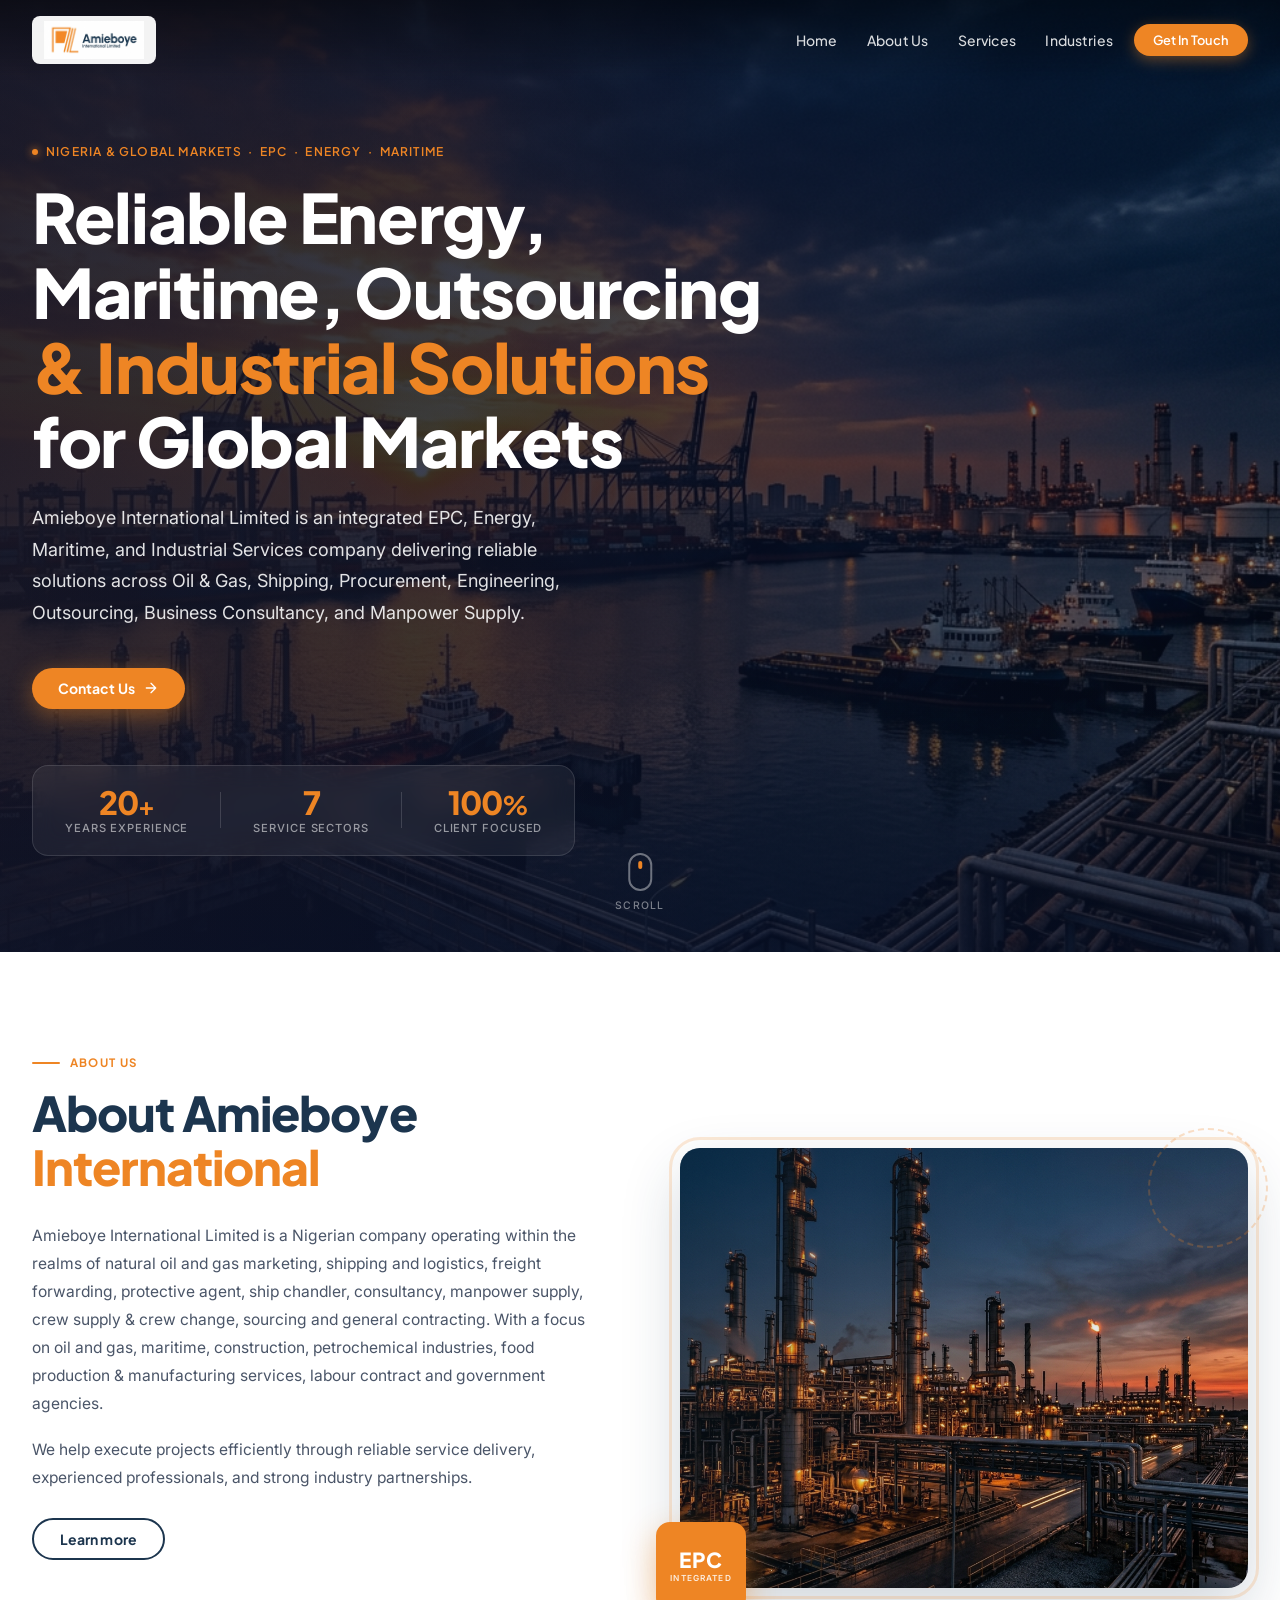
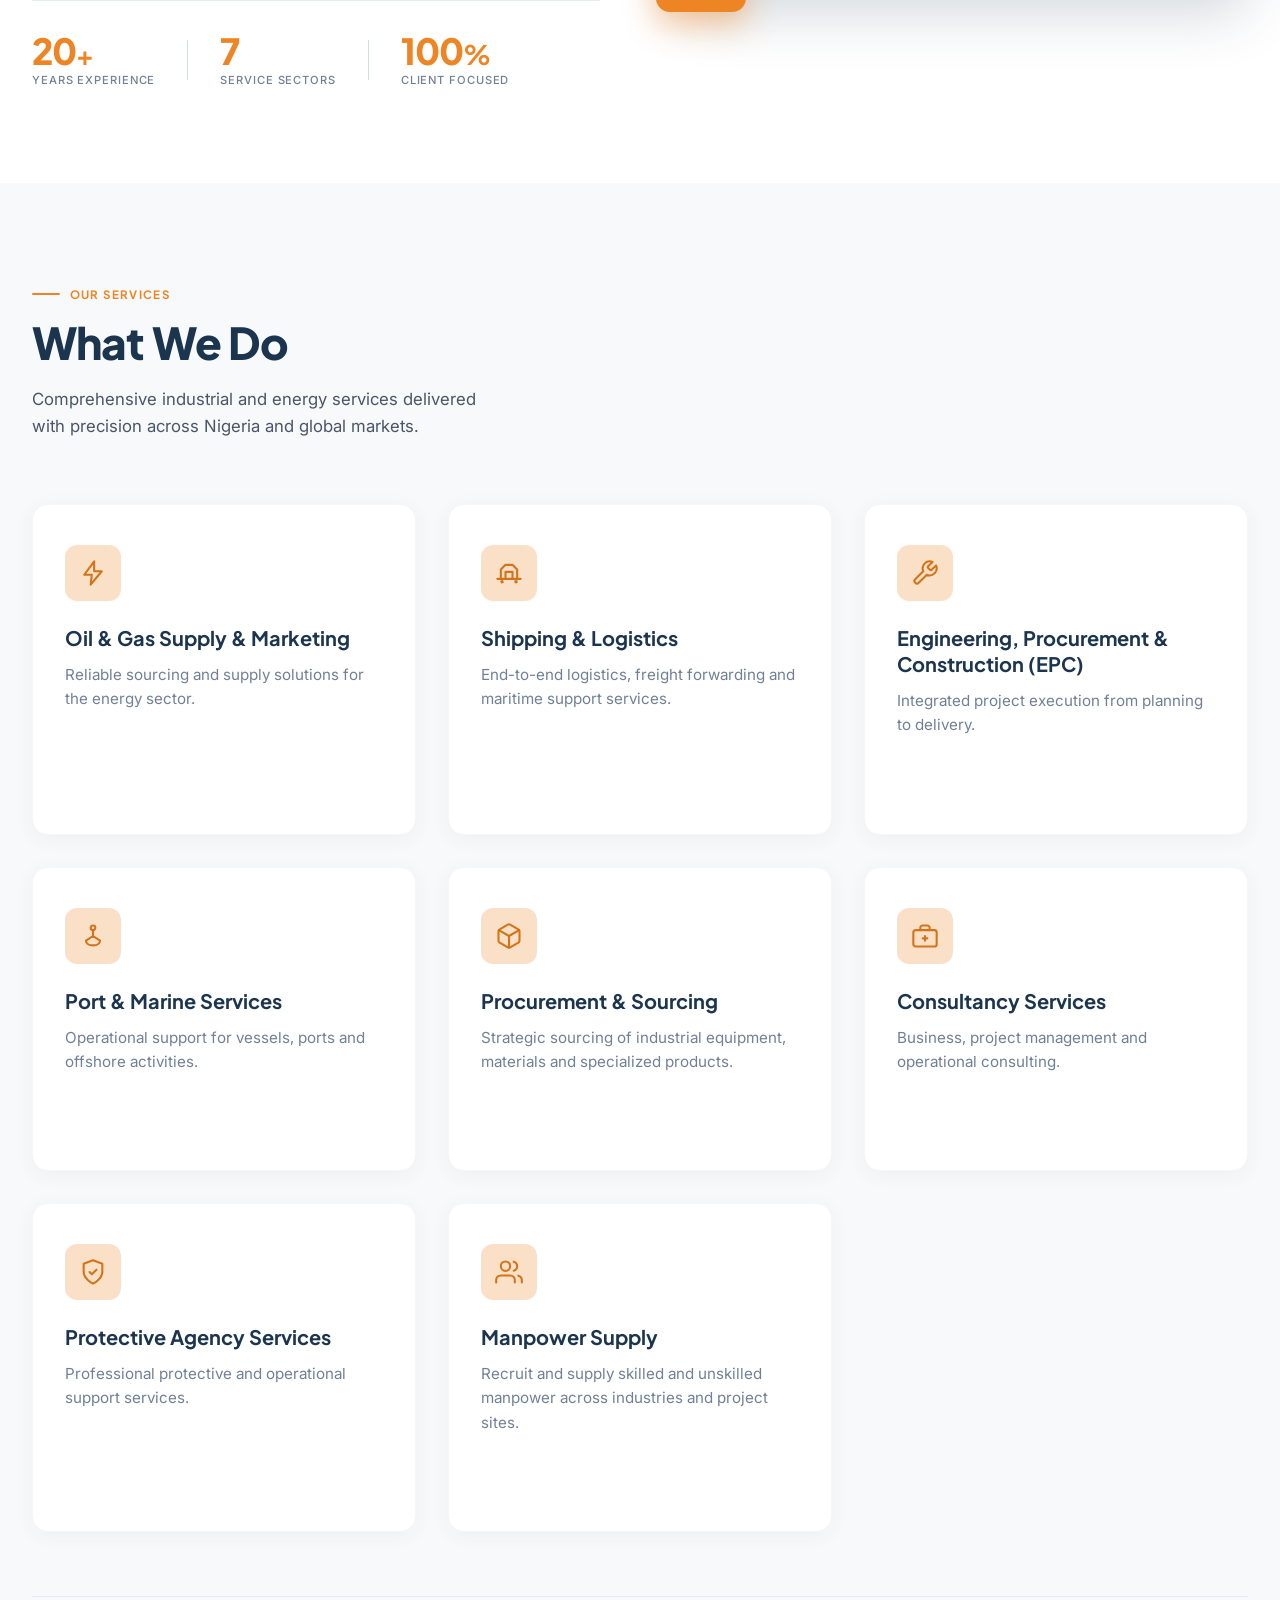
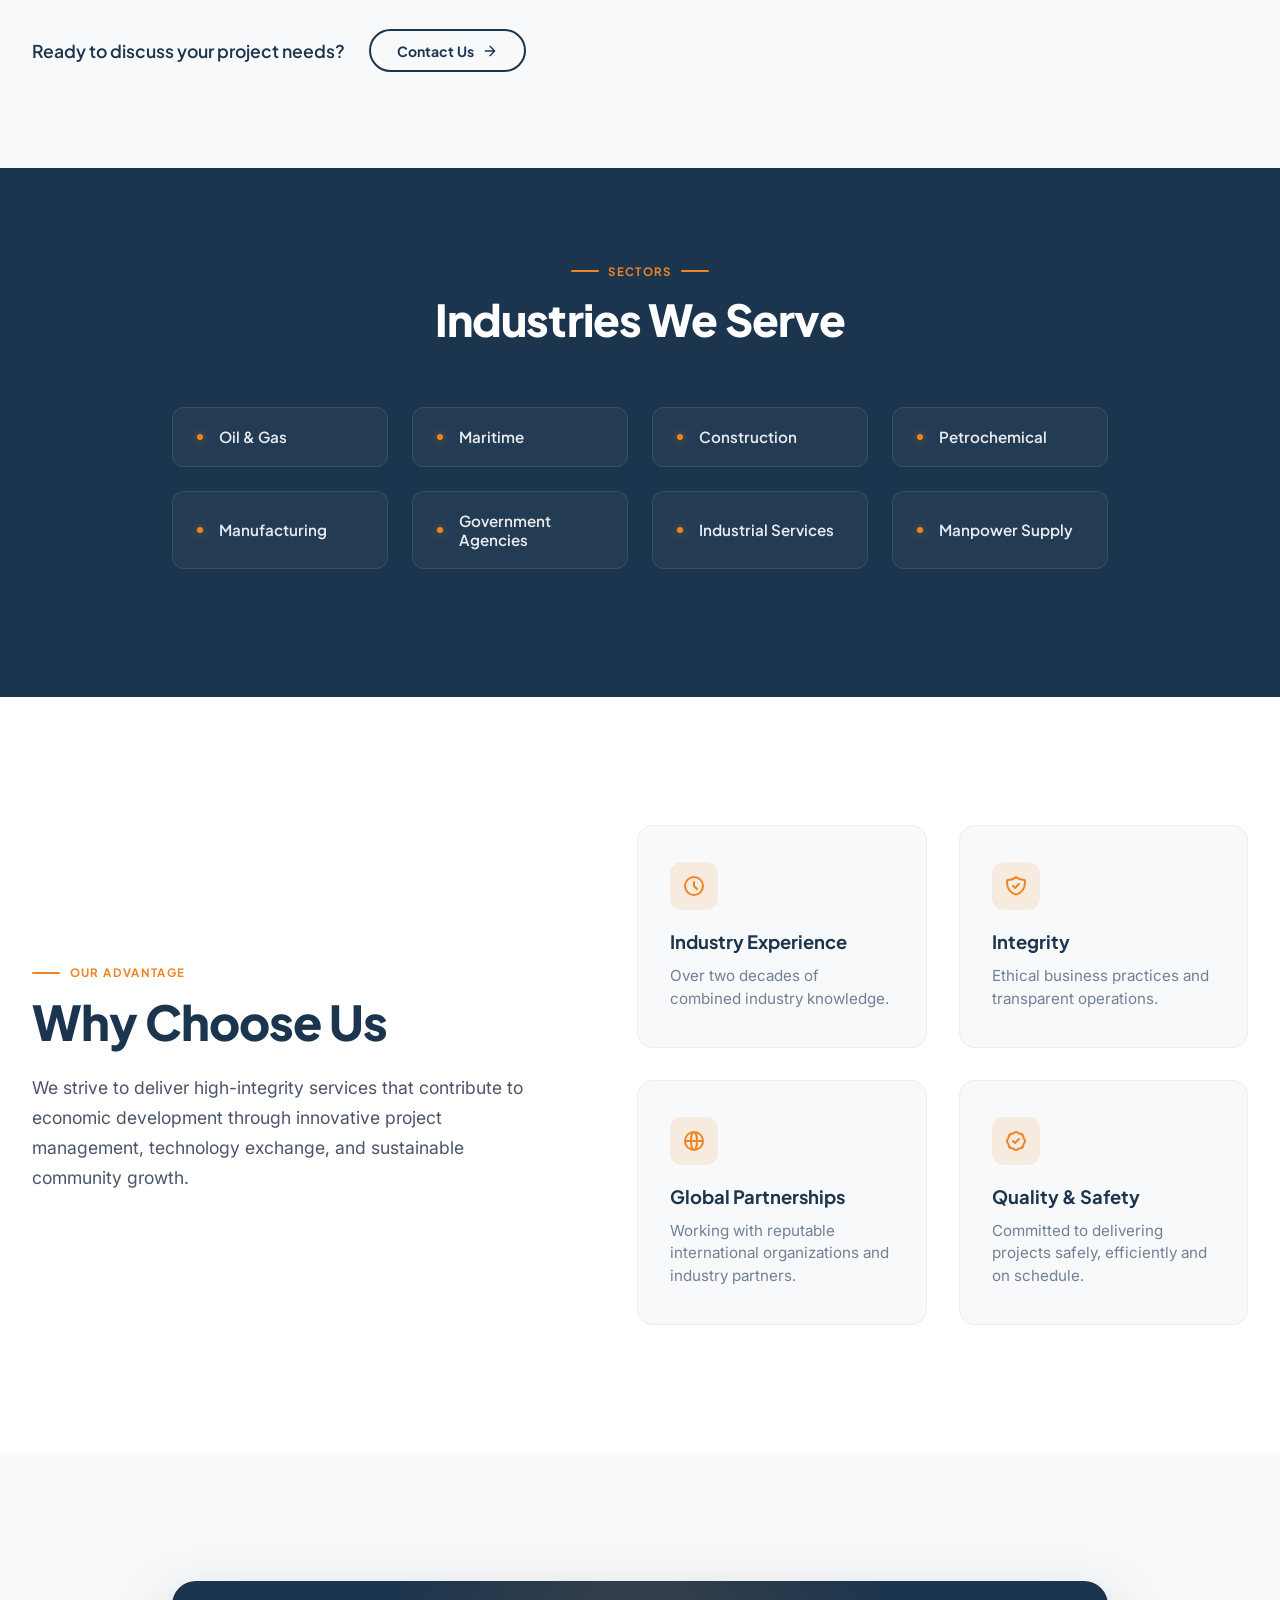
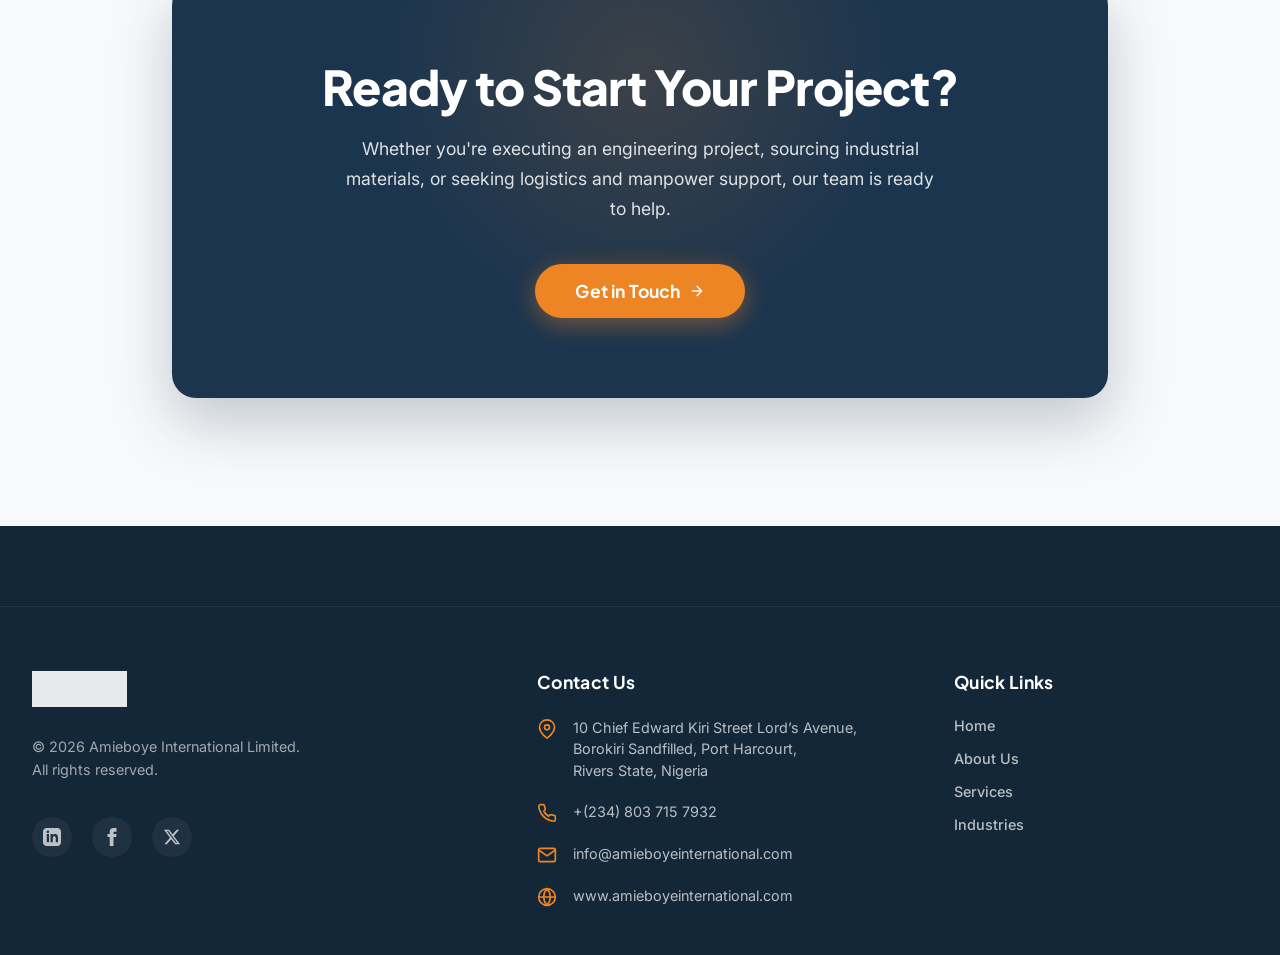
==== commit 23611745: "feat: add leadership team, new co-founders & Dr Parkinson; update services & industries - About page" ====
--- a/index.html
+++ b/index.html
@@ -87,7 +87,7 @@
 
       <!-- Headline -->
       <h1 class="hero-headline" id="hero-headline">
-        Reliable Energy, Maritime
+        Reliable Energy, Maritime, Outsourcing
         <br />
         <span class="headline-accent">&amp; Industrial Solutions</span>
         <br />
@@ -98,7 +98,7 @@
       <p class="hero-subheading">
           Amieboye International Limited is an integrated EPC, Energy, Maritime, and Industrial Services
           company delivering reliable solutions across Oil &amp; Gas, Shipping, Procurement, Engineering,
-          Business Consultancy, and Manpower Supply.
+          Outsourcing, Business Consultancy, and Manpower Supply.
       </p>
 
       <!-- CTA Buttons -->
@@ -365,6 +365,24 @@
           </div>
         </article>
 
+        <!-- Card 8: Manpower Supply -->
+        <article class="service-card animate-on-scroll anim-fade-up" id="service-manpower" style="--card-delay:0.54s">
+          <div class="service-icon-wrap">
+            <svg viewBox="0 0 24 24" fill="none" class="service-icon" aria-hidden="true">
+              <path d="M17 21v-2a4 4 0 00-4-4H5a4 4 0 00-4 4v2" stroke="currentColor" stroke-width="1.8" stroke-linecap="round" stroke-linejoin="round"/>
+              <circle cx="9" cy="7" r="4" stroke="currentColor" stroke-width="1.8" stroke-linecap="round" stroke-linejoin="round"/>
+              <path d="M23 21v-2a4 4 0 00-3-3.87M16 3.13a4 4 0 010 7.75" stroke="currentColor" stroke-width="1.8" stroke-linecap="round" stroke-linejoin="round"/>
+            </svg>
+          </div>
+          <h3 class="service-title">Manpower Supply</h3>
+          <p class="service-desc">Recruit and supply skilled and unskilled manpower across industries and project sites.</p>
+          <div class="service-card-footer" aria-hidden="true">
+            <span class="service-arrow">
+              <svg viewBox="0 0 24 24" fill="none"><path d="M5 12h14M12 5l7 7-7 7" stroke="currentColor" stroke-width="2" stroke-linecap="round" stroke-linejoin="round"/></svg>
+            </span>
+          </div>
+        </article>
+
       </div><!-- /.services-grid -->
 
       <!-- ── Bottom CTA ──────────────────────────── -->
@@ -428,7 +446,7 @@
         </div>
         <div class="industry-pill animate-on-scroll anim-fade-up" style="--card-delay: 0.4s;">
           <span class="industry-dot"></span>
-          Food Production
+          Manpower Supply
         </div>
       </div>
       
